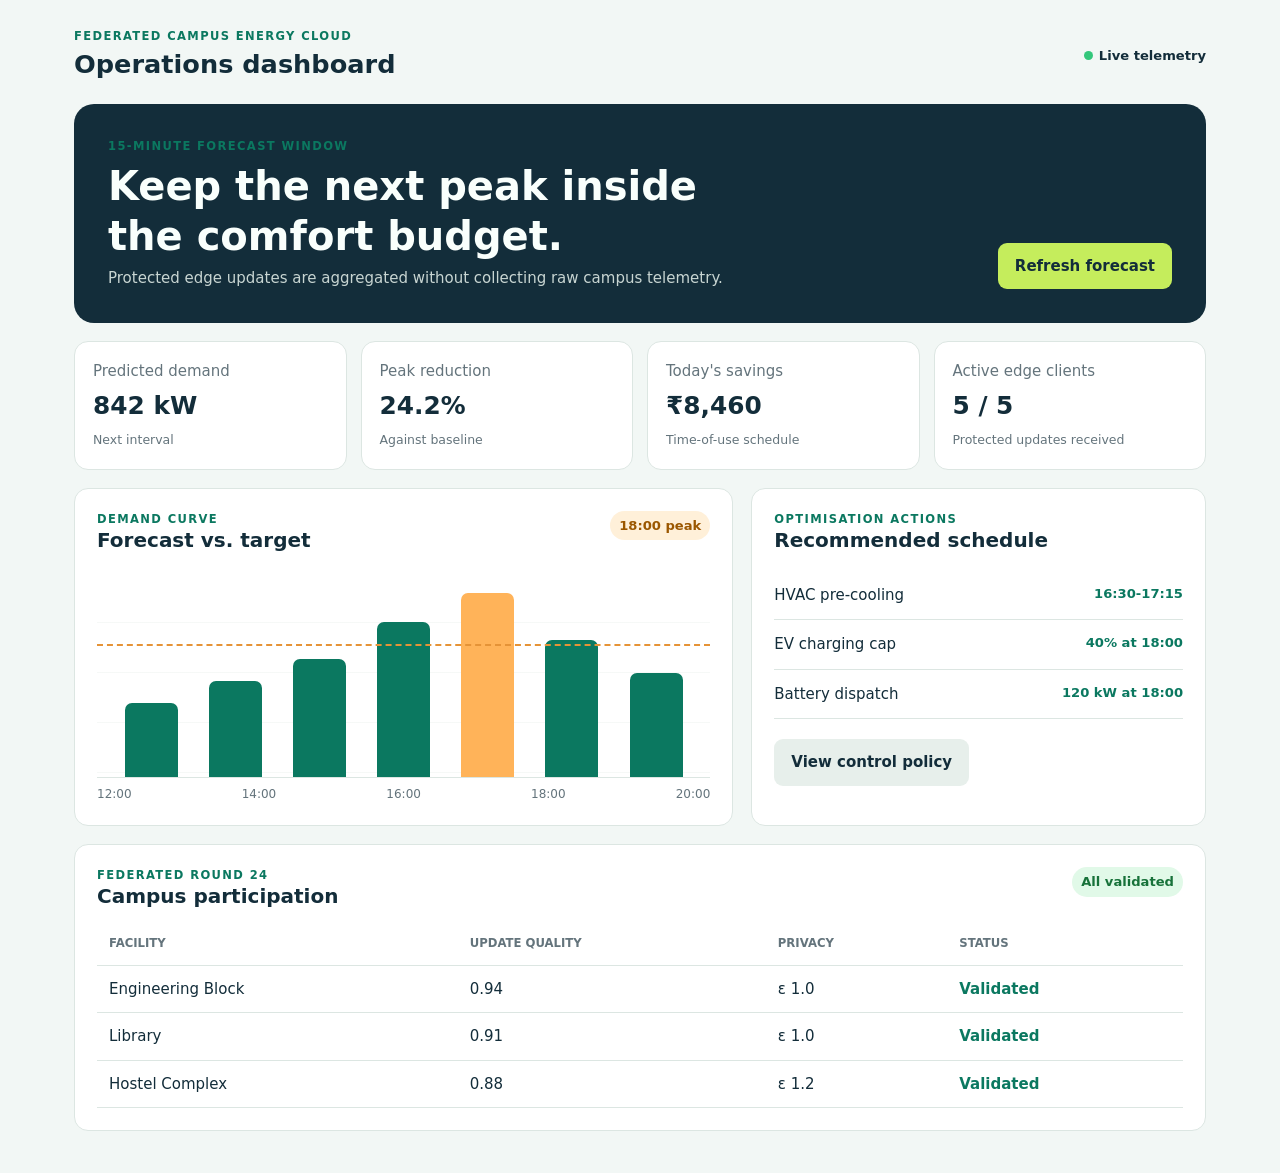
==== src/frontend/index.html @ f6a9d682 "feat(student1): add energy dashboard and research analysis" ====
<!doctype html>
<html lang="en"><head><meta charset="utf-8"><meta name="viewport" content="width=device-width,initial-scale=1"><title>Campus Energy Operations</title><link rel="stylesheet" href="styles.css"></head>
<body><header class="topbar"><div><p class="eyebrow">FEDERATED CAMPUS ENERGY CLOUD</p><h1>Operations dashboard</h1></div><div class="status"><span></span>Live telemetry</div></header><main>
<section class="hero"><div><p class="eyebrow">15-MINUTE FORECAST WINDOW</p><h2>Keep the next peak inside the comfort budget.</h2><p>Protected edge updates are aggregated without collecting raw campus telemetry.</p></div><button id="refresh" type="button">Refresh forecast</button></section>
<section class="metrics" aria-label="Energy metrics"><article><p>Predicted demand</p><strong id="demand">842 kW</strong><small>Next interval</small></article><article><p>Peak reduction</p><strong>24.2%</strong><small>Against baseline</small></article><article><p>Today's savings</p><strong>₹8,460</strong><small>Time-of-use schedule</small></article><article><p>Active edge clients</p><strong>5 / 5</strong><small>Protected updates received</small></article></section>
<section class="grid"><article class="panel"><div class="panel-head"><div><p class="eyebrow">DEMAND CURVE</p><h2>Forecast vs. target</h2></div><span class="badge">18:00 peak</span></div><div class="chart"><div class="target"></div><div class="bars"><i style="height:36%"></i><i style="height:47%"></i><i style="height:58%"></i><i style="height:76%"></i><i class="hot" style="height:90%"></i><i style="height:67%"></i><i style="height:51%"></i></div></div><div class="axis"><span>12:00</span><span>14:00</span><span>16:00</span><span>18:00</span><span>20:00</span></div></article><article class="panel"><p class="eyebrow">OPTIMISATION ACTIONS</p><h2>Recommended schedule</h2><ul class="actions"><li><span>HVAC pre-cooling</span><b>16:30-17:15</b></li><li><span>EV charging cap</span><b>40% at 18:00</b></li><li><span>Battery dispatch</span><b>120 kW at 18:00</b></li></ul><button class="secondary" type="button">View control policy</button></article></section>
<section class="panel sites"><div class="panel-head"><div><p class="eyebrow">FEDERATED ROUND 24</p><h2>Campus participation</h2></div><span class="badge success">All validated</span></div><table><thead><tr><th>Facility</th><th>Update quality</th><th>Privacy</th><th>Status</th></tr></thead><tbody><tr><td>Engineering Block</td><td>0.94</td><td>ε 1.0</td><td>Validated</td></tr><tr><td>Library</td><td>0.91</td><td>ε 1.0</td><td>Validated</td></tr><tr><td>Hostel Complex</td><td>0.88</td><td>ε 1.2</td><td>Validated</td></tr></tbody></table></section></main><script src="app.js"></script></body></html>
---- src/frontend/styles.css ----
:root{--ink:#132d3a;--muted:#64747c;--surface:#fff;--canvas:#f2f7f5;--line:#dce6e2;--green:#0b7860;--lime:#c5ed5c;--orange:#ffb359}*{box-sizing:border-box}body{margin:0;background:var(--canvas);color:var(--ink);font:15px/1.5 Inter,system-ui,sans-serif}.topbar,main{max-width:1180px;margin:auto}.topbar{padding:28px 24px 20px;display:flex;justify-content:space-between;align-items:center}h1,h2,p{margin:0}h1{font-size:1.6rem}h2{font-size:1.25rem;line-height:1.25}.eyebrow{font-size:.72rem;font-weight:800;letter-spacing:.12em;color:var(--green)}.status,.badge{font-size:.82rem;font-weight:700}.status span{display:inline-block;width:9px;height:9px;border-radius:50%;background:#34c77b;margin-right:6px}main{padding:0 24px 42px}.hero{display:flex;align-items:end;justify-content:space-between;gap:24px;padding:34px;border-radius:20px;background:var(--ink);color:#f9fffc}.hero h2{font-size:clamp(1.7rem,4vw,2.5rem);max-width:620px;margin:6px 0}.hero p:not(.eyebrow){color:#c8d5d2}button{border:0;border-radius:9px;background:var(--lime);padding:12px 17px;color:var(--ink);font:inherit;font-weight:800;white-space:nowrap;cursor:pointer}.metrics{display:grid;grid-template-columns:repeat(4,1fr);gap:14px;margin:18px 0}.metrics article,.panel{background:var(--surface);border:1px solid var(--line);border-radius:14px}.metrics article{padding:18px}.metrics p,.metrics small{color:var(--muted)}.metrics strong{display:block;font-size:1.55rem;margin:4px 0}.grid{display:grid;grid-template-columns:1.45fr 1fr;gap:18px}.panel{padding:22px}.panel-head{display:flex;justify-content:space-between;gap:14px;align-items:start}.badge{background:#fff0d9;color:#9b5700;padding:5px 9px;border-radius:99px}.badge.success{background:#e1f9e8;color:#18723a}.chart{height:205px;margin-top:20px;border-bottom:1px solid var(--line);position:relative;background:repeating-linear-gradient(to bottom,transparent 0,transparent 49px,#edf2ef 50px)}.bars{height:100%;display:flex;align-items:end;justify-content:space-around;padding:0 12px}.bars i{width:9%;border-radius:7px 7px 0 0;background:var(--green)}.bars .hot{background:var(--orange)}.target{position:absolute;width:100%;top:35%;border-top:2px dashed #e59337}.axis{display:flex;justify-content:space-between;font-size:.75rem;color:var(--muted);padding-top:7px}.actions{padding:0;list-style:none;margin:18px 0}.actions li{display:flex;justify-content:space-between;padding:13px 0;border-bottom:1px solid var(--line)}.actions b{font-size:.82rem;color:var(--green)}.secondary{background:#e7efeb;margin-top:2px}.sites{margin-top:18px}table{width:100%;border-collapse:collapse;margin-top:14px;text-align:left}th,td{padding:12px;border-bottom:1px solid var(--line)}th{font-size:.73rem;text-transform:uppercase;color:var(--muted)}td:last-child{color:var(--green);font-weight:700}@media(max-width:720px){.topbar,.hero{align-items:start;flex-direction:column}.metrics,.grid{grid-template-columns:1fr}.metrics{gap:10px}.hero{padding:25px}.sites{overflow:auto}table{min-width:560px}}
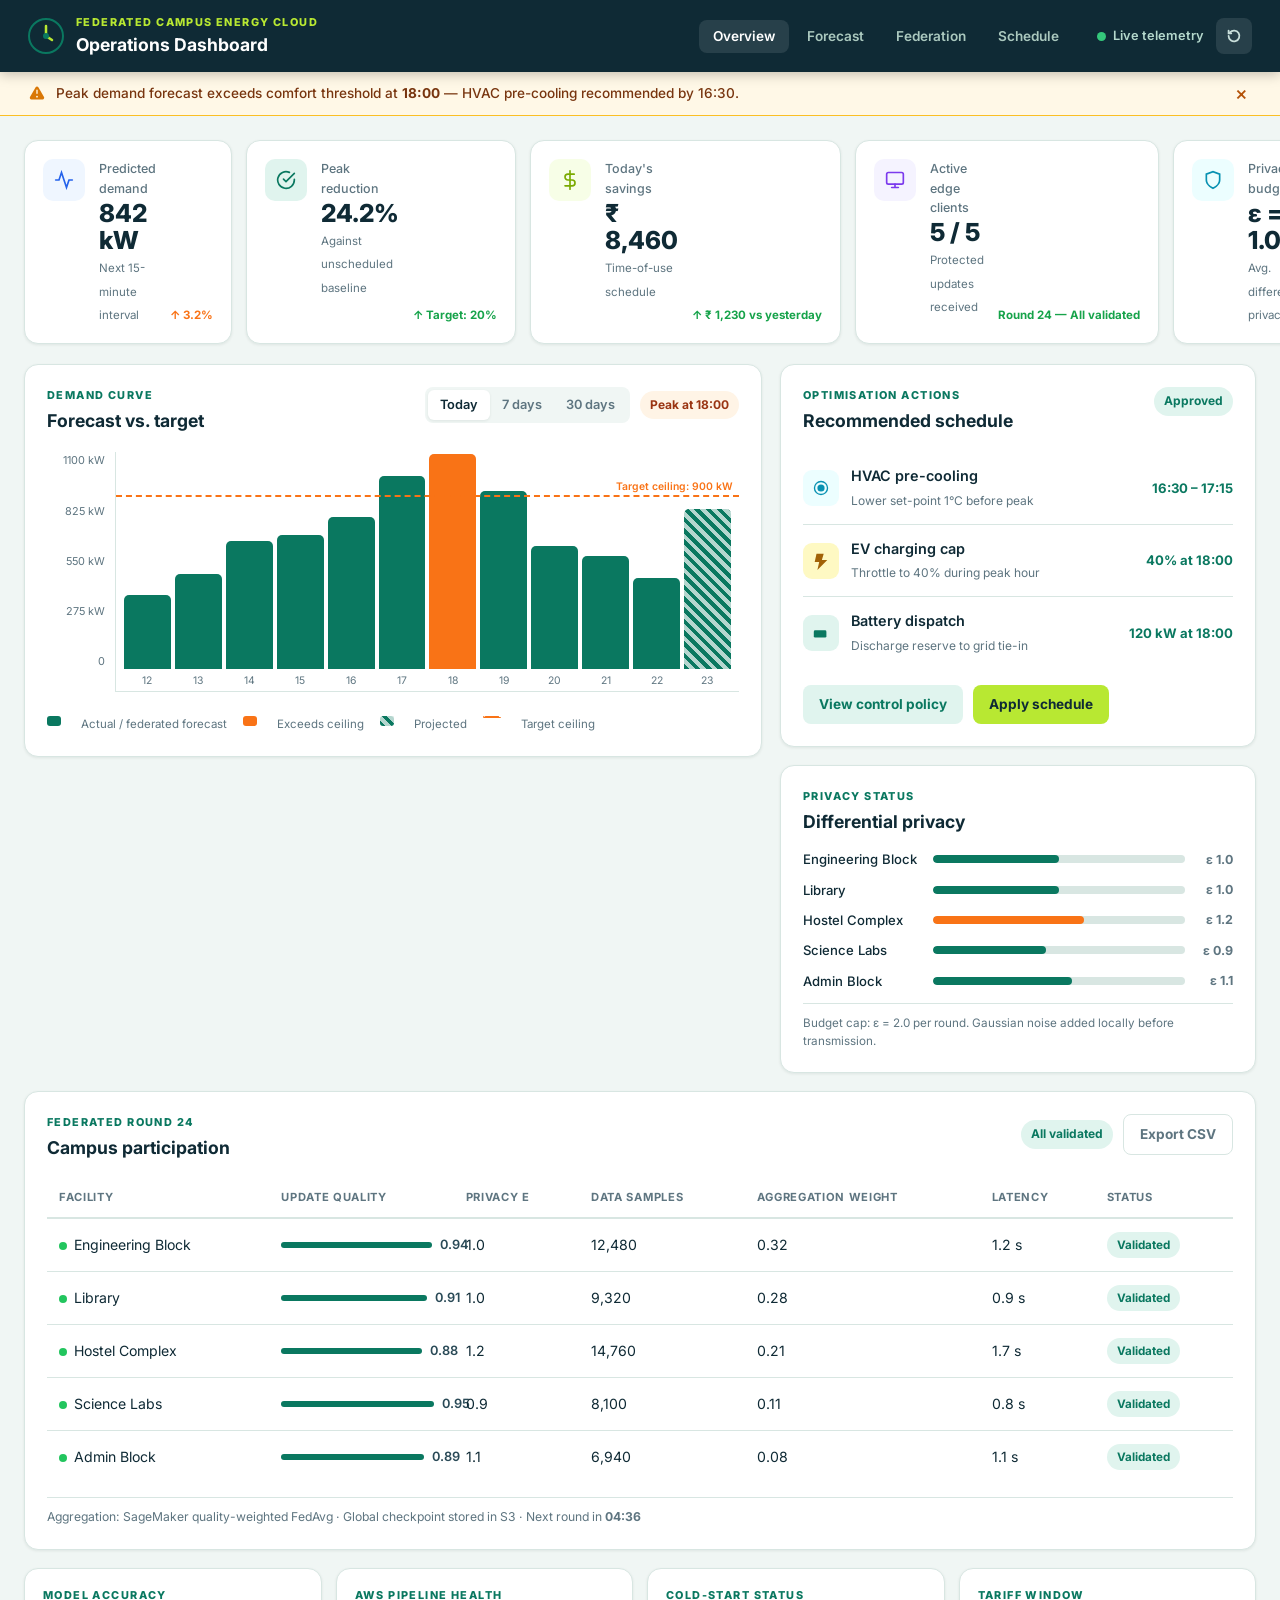
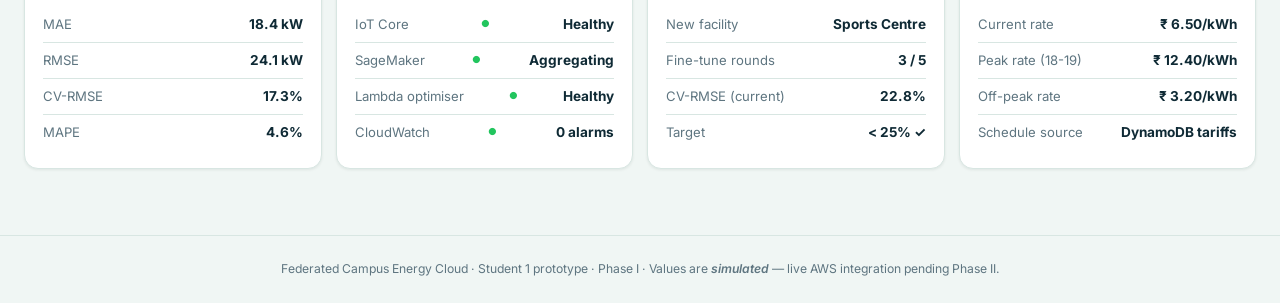
==== commit a168a4eb: "feat(student1): complete feature1 pending work - Rebuild src/frontend/index.html: full semantic dash" ====
--- a/src/frontend/index.html
+++ b/src/frontend/index.html
@@ -1,7 +1,421 @@
 <!doctype html>
-<html lang="en"><head><meta charset="utf-8"><meta name="viewport" content="width=device-width,initial-scale=1"><title>Campus Energy Operations</title><link rel="stylesheet" href="styles.css"></head>
-<body><header class="topbar"><div><p class="eyebrow">FEDERATED CAMPUS ENERGY CLOUD</p><h1>Operations dashboard</h1></div><div class="status"><span></span>Live telemetry</div></header><main>
-<section class="hero"><div><p class="eyebrow">15-MINUTE FORECAST WINDOW</p><h2>Keep the next peak inside the comfort budget.</h2><p>Protected edge updates are aggregated without collecting raw campus telemetry.</p></div><button id="refresh" type="button">Refresh forecast</button></section>
-<section class="metrics" aria-label="Energy metrics"><article><p>Predicted demand</p><strong id="demand">842 kW</strong><small>Next interval</small></article><article><p>Peak reduction</p><strong>24.2%</strong><small>Against baseline</small></article><article><p>Today's savings</p><strong>₹8,460</strong><small>Time-of-use schedule</small></article><article><p>Active edge clients</p><strong>5 / 5</strong><small>Protected updates received</small></article></section>
-<section class="grid"><article class="panel"><div class="panel-head"><div><p class="eyebrow">DEMAND CURVE</p><h2>Forecast vs. target</h2></div><span class="badge">18:00 peak</span></div><div class="chart"><div class="target"></div><div class="bars"><i style="height:36%"></i><i style="height:47%"></i><i style="height:58%"></i><i style="height:76%"></i><i class="hot" style="height:90%"></i><i style="height:67%"></i><i style="height:51%"></i></div></div><div class="axis"><span>12:00</span><span>14:00</span><span>16:00</span><span>18:00</span><span>20:00</span></div></article><article class="panel"><p class="eyebrow">OPTIMISATION ACTIONS</p><h2>Recommended schedule</h2><ul class="actions"><li><span>HVAC pre-cooling</span><b>16:30-17:15</b></li><li><span>EV charging cap</span><b>40% at 18:00</b></li><li><span>Battery dispatch</span><b>120 kW at 18:00</b></li></ul><button class="secondary" type="button">View control policy</button></article></section>
-<section class="panel sites"><div class="panel-head"><div><p class="eyebrow">FEDERATED ROUND 24</p><h2>Campus participation</h2></div><span class="badge success">All validated</span></div><table><thead><tr><th>Facility</th><th>Update quality</th><th>Privacy</th><th>Status</th></tr></thead><tbody><tr><td>Engineering Block</td><td>0.94</td><td>ε 1.0</td><td>Validated</td></tr><tr><td>Library</td><td>0.91</td><td>ε 1.0</td><td>Validated</td></tr><tr><td>Hostel Complex</td><td>0.88</td><td>ε 1.2</td><td>Validated</td></tr></tbody></table></section></main><script src="app.js"></script></body></html>
+<html lang="en">
+<head>
+  <meta charset="utf-8">
+  <meta name="viewport" content="width=device-width, initial-scale=1">
+  <title>Campus Energy Operations – Federated Campus Energy Cloud</title>
+  <meta name="description" content="Real-time facility operations dashboard for privacy-preserving federated energy-demand forecasting and flexible-load scheduling across smart university campuses.">
+  <link rel="preconnect" href="https://fonts.googleapis.com">
+  <link rel="preconnect" href="https://fonts.gstatic.com" crossorigin>
+  <link href="https://fonts.googleapis.com/css2?family=Inter:wght@400;500;600;700;800&display=swap" rel="stylesheet">
+  <link rel="stylesheet" href="styles.css">
+</head>
+<body>
+
+<!-- ─── TOP BAR ─────────────────────────────────────────────────── -->
+<header class="topbar" role="banner">
+  <div class="topbar-brand">
+    <svg class="logo-icon" viewBox="0 0 36 36" fill="none" aria-hidden="true">
+      <circle cx="18" cy="18" r="17" stroke="var(--green)" stroke-width="2"/>
+      <path d="M18 8v10l6 4" stroke="var(--lime)" stroke-width="2.5" stroke-linecap="round"/>
+      <circle cx="18" cy="18" r="3" fill="var(--green)"/>
+    </svg>
+    <div>
+      <p class="eyebrow">FEDERATED CAMPUS ENERGY CLOUD</p>
+      <h1>Operations Dashboard</h1>
+    </div>
+  </div>
+  <nav class="topbar-nav" aria-label="Dashboard sections">
+    <a href="#overview" class="nav-link active" id="nav-overview">Overview</a>
+    <a href="#forecast" class="nav-link" id="nav-forecast">Forecast</a>
+    <a href="#federation" class="nav-link" id="nav-federation">Federation</a>
+    <a href="#schedule" class="nav-link" id="nav-schedule">Schedule</a>
+  </nav>
+  <div class="topbar-right">
+    <div class="live-badge" id="live-indicator" aria-live="polite">
+      <span class="pulse-dot"></span><span id="live-text">Live telemetry</span>
+    </div>
+    <button class="icon-btn" id="refresh-all" type="button" aria-label="Refresh all data" title="Refresh all data">
+      <svg viewBox="0 0 20 20" fill="none" stroke="currentColor" stroke-width="2" stroke-linecap="round">
+        <path d="M4 10a6 6 0 1 0 1.5-4"/>
+        <path d="M4 4v3h3"/>
+      </svg>
+    </button>
+  </div>
+</header>
+
+<!-- ─── HERO ALERT BANNER ────────────────────────────────────────── -->
+<div class="alert-banner" id="alert-banner" role="alert" aria-live="assertive">
+  <svg viewBox="0 0 20 20" fill="currentColor" aria-hidden="true"><path fill-rule="evenodd" d="M8.485 2.495c.673-1.167 2.357-1.167 3.03 0l6.28 10.875c.673 1.167-.17 2.625-1.516 2.625H3.72c-1.347 0-2.189-1.458-1.515-2.625L8.485 2.495zM10 5a.75.75 0 01.75.75v3.5a.75.75 0 01-1.5 0v-3.5A.75.75 0 0110 5zm0 9a1 1 0 100-2 1 1 0 000 2z" clip-rule="evenodd"/></svg>
+  <span>Peak demand forecast exceeds comfort threshold at <strong>18:00</strong> — HVAC pre-cooling recommended by 16:30.</span>
+  <button class="alert-dismiss" type="button" id="dismiss-alert" aria-label="Dismiss alert">×</button>
+</div>
+
+<main id="main-content">
+
+  <!-- ─── KPI STRIP ──────────────────────────────────────────────── -->
+  <section class="kpi-strip" id="overview" aria-labelledby="kpi-heading">
+    <h2 id="kpi-heading" class="sr-only">Key performance indicators</h2>
+    <article class="kpi-card" id="kpi-demand">
+      <div class="kpi-icon kpi-icon--blue">
+        <svg viewBox="0 0 24 24" fill="none" stroke="currentColor" stroke-width="2" stroke-linecap="round" aria-hidden="true"><polyline points="22 12 18 12 15 21 9 3 6 12 2 12"/></svg>
+      </div>
+      <div>
+        <p class="kpi-label">Predicted demand</p>
+        <strong class="kpi-value" id="val-demand">842 kW</strong>
+        <small class="kpi-sub">Next 15-minute interval</small>
+      </div>
+      <div class="kpi-delta kpi-delta--warn" id="delta-demand" aria-label="Change">↑ 3.2%</div>
+    </article>
+    <article class="kpi-card" id="kpi-peak">
+      <div class="kpi-icon kpi-icon--green">
+        <svg viewBox="0 0 24 24" fill="none" stroke="currentColor" stroke-width="2" stroke-linecap="round" aria-hidden="true"><path d="M22 11.08V12a10 10 0 1 1-5.93-9.14"/><polyline points="22 4 12 14.01 9 11.01"/></svg>
+      </div>
+      <div>
+        <p class="kpi-label">Peak reduction</p>
+        <strong class="kpi-value" id="val-peak">24.2%</strong>
+        <small class="kpi-sub">Against unscheduled baseline</small>
+      </div>
+      <div class="kpi-delta kpi-delta--pos" id="delta-peak">↑ Target: 20%</div>
+    </article>
+    <article class="kpi-card" id="kpi-savings">
+      <div class="kpi-icon kpi-icon--lime">
+        <svg viewBox="0 0 24 24" fill="none" stroke="currentColor" stroke-width="2" stroke-linecap="round" aria-hidden="true"><line x1="12" y1="1" x2="12" y2="23"/><path d="M17 5H9.5a3.5 3.5 0 0 0 0 7h5a3.5 3.5 0 0 1 0 7H6"/></svg>
+      </div>
+      <div>
+        <p class="kpi-label">Today's savings</p>
+        <strong class="kpi-value" id="val-savings">₹ 8,460</strong>
+        <small class="kpi-sub">Time-of-use schedule</small>
+      </div>
+      <div class="kpi-delta kpi-delta--pos" id="delta-savings">↑ ₹ 1,230 vs yesterday</div>
+    </article>
+    <article class="kpi-card" id="kpi-clients">
+      <div class="kpi-icon kpi-icon--purple">
+        <svg viewBox="0 0 24 24" fill="none" stroke="currentColor" stroke-width="2" stroke-linecap="round" aria-hidden="true"><rect x="2" y="3" width="20" height="14" rx="2"/><path d="M8 21h8m-4-4v4"/></svg>
+      </div>
+      <div>
+        <p class="kpi-label">Active edge clients</p>
+        <strong class="kpi-value" id="val-clients">5 / 5</strong>
+        <small class="kpi-sub">Protected updates received</small>
+      </div>
+      <div class="kpi-delta kpi-delta--pos" id="delta-clients">Round 24 — All validated</div>
+    </article>
+    <article class="kpi-card" id="kpi-privacy">
+      <div class="kpi-icon kpi-icon--teal">
+        <svg viewBox="0 0 24 24" fill="none" stroke="currentColor" stroke-width="2" stroke-linecap="round" aria-hidden="true"><path d="M12 22s8-4 8-10V5l-8-3-8 3v7c0 6 8 10 8 10z"/></svg>
+      </div>
+      <div>
+        <p class="kpi-label">Privacy budget</p>
+        <strong class="kpi-value" id="val-privacy">ε = 1.05</strong>
+        <small class="kpi-sub">Avg. differential privacy</small>
+      </div>
+      <div class="kpi-delta kpi-delta--pos" id="delta-privacy">Within tolerance</div>
+    </article>
+  </section>
+
+  <!-- ─── MAIN GRID ─────────────────────────────────────────────── -->
+  <div class="dashboard-grid">
+
+    <!-- Demand forecast chart -->
+    <section class="panel panel--wide" id="forecast" aria-labelledby="chart-heading">
+      <div class="panel-head">
+        <div>
+          <p class="eyebrow">DEMAND CURVE</p>
+          <h2 id="chart-heading">Forecast vs. target</h2>
+        </div>
+        <div class="panel-actions">
+          <div class="tab-group" role="tablist" aria-label="Chart period">
+            <button role="tab" aria-selected="true" id="tab-today" class="tab tab--active">Today</button>
+            <button role="tab" aria-selected="false" id="tab-week" class="tab">7 days</button>
+            <button role="tab" aria-selected="false" id="tab-month" class="tab">30 days</button>
+          </div>
+          <span class="badge badge--warn">Peak at 18:00</span>
+        </div>
+      </div>
+
+      <div class="chart-wrap" role="img" aria-label="Bar chart showing hourly demand forecast with peak at 18:00">
+        <div class="chart-y-axis" aria-hidden="true">
+          <span>1100 kW</span><span>825 kW</span><span>550 kW</span><span>275 kW</span><span>0</span>
+        </div>
+        <div class="chart-inner">
+          <div class="chart-target-line" aria-hidden="true"><span>Target ceiling: 900 kW</span></div>
+          <div class="chart-bars" id="chart-bars" aria-hidden="true">
+            <div class="bar-col"><i class="bar" style="--h:36%"></i><span>12</span></div>
+            <div class="bar-col"><i class="bar" style="--h:47%"></i><span>13</span></div>
+            <div class="bar-col"><i class="bar" style="--h:58%"></i><span>14</span></div>
+            <div class="bar-col"><i class="bar" style="--h:66%"></i><span>15</span></div>
+            <div class="bar-col"><i class="bar" style="--h:72%"></i><span>16</span></div>
+            <div class="bar-col"><i class="bar" style="--h:84%"></i><span>17</span></div>
+            <div class="bar-col"><i class="bar bar--hot" style="--h:97%"><span class="bar-tooltip">842 kW — exceeds target</span></i><span>18</span></div>
+            <div class="bar-col"><i class="bar" style="--h:79%"></i><span>19</span></div>
+            <div class="bar-col"><i class="bar" style="--h:63%"></i><span>20</span></div>
+            <div class="bar-col"><i class="bar" style="--h:51%"></i><span>21</span></div>
+            <div class="bar-col"><i class="bar" style="--h:41%"></i><span>22</span></div>
+            <div class="bar-col"><i class="bar bar--forecast" style="--h:68%"></i><span>23</span></div>
+          </div>
+        </div>
+      </div>
+      <div class="chart-legend" aria-hidden="true">
+        <span class="legend-swatch legend-swatch--actual"></span> Actual / federated forecast
+        <span class="legend-swatch legend-swatch--hot"></span> Exceeds ceiling
+        <span class="legend-swatch legend-swatch--forecast"></span> Projected
+        <span class="legend-swatch legend-swatch--target"></span> Target ceiling
+      </div>
+    </section>
+
+    <!-- Right column -->
+    <div class="panel-col">
+
+      <!-- Optimisation actions -->
+      <section class="panel" id="schedule" aria-labelledby="opt-heading">
+        <div class="panel-head">
+          <div>
+            <p class="eyebrow">OPTIMISATION ACTIONS</p>
+            <h2 id="opt-heading">Recommended schedule</h2>
+          </div>
+          <span class="badge badge--success">Approved</span>
+        </div>
+        <ul class="actions-list" id="actions-list" aria-label="Scheduled actions">
+          <li class="action-item">
+            <div class="action-icon action-icon--hvac">
+              <svg viewBox="0 0 20 20" fill="currentColor" aria-hidden="true"><path d="M10 2a8 8 0 100 16A8 8 0 0010 2zm0 14.5A6.5 6.5 0 1110 3.5a6.5 6.5 0 010 13z"/><path d="M10 6a4 4 0 100 8 4 4 0 000-8z"/></svg>
+            </div>
+            <div class="action-body">
+              <span class="action-name">HVAC pre-cooling</span>
+              <small>Lower set-point 1°C before peak</small>
+            </div>
+            <b class="action-time">16:30 – 17:15</b>
+          </li>
+          <li class="action-item">
+            <div class="action-icon action-icon--ev">
+              <svg viewBox="0 0 20 20" fill="currentColor" aria-hidden="true"><path d="M9 2H5l-2 9h5l-2 9 11-11h-6l2-7z"/></svg>
+            </div>
+            <div class="action-body">
+              <span class="action-name">EV charging cap</span>
+              <small>Throttle to 40% during peak hour</small>
+            </div>
+            <b class="action-time">40% at 18:00</b>
+          </li>
+          <li class="action-item">
+            <div class="action-icon action-icon--battery">
+              <svg viewBox="0 0 20 20" fill="currentColor" aria-hidden="true"><rect x="2" y="7" width="14" height="8" rx="1.5"/><path d="M18 10v2M3 11h8"/></svg>
+            </div>
+            <div class="action-body">
+              <span class="action-name">Battery dispatch</span>
+              <small>Discharge reserve to grid tie-in</small>
+            </div>
+            <b class="action-time">120 kW at 18:00</b>
+          </li>
+        </ul>
+        <div class="action-footer">
+          <button class="btn btn--secondary" type="button" id="view-policy-btn">View control policy</button>
+          <button class="btn btn--primary" type="button" id="apply-schedule-btn">Apply schedule</button>
+        </div>
+      </section>
+
+      <!-- Privacy status -->
+      <section class="panel panel--privacy" aria-labelledby="privacy-heading">
+        <div class="panel-head">
+          <div>
+            <p class="eyebrow">PRIVACY STATUS</p>
+            <h2 id="privacy-heading">Differential privacy</h2>
+          </div>
+        </div>
+        <div class="privacy-meters">
+          <div class="privacy-row">
+            <span class="privacy-label">Engineering Block</span>
+            <div class="privacy-bar-wrap" role="meter" aria-valuenow="50" aria-valuemin="0" aria-valuemax="100" aria-label="Engineering Block epsilon 1.0 out of 2.0">
+              <div class="privacy-bar" style="--w:50%"></div>
+            </div>
+            <span class="privacy-val">ε 1.0</span>
+          </div>
+          <div class="privacy-row">
+            <span class="privacy-label">Library</span>
+            <div class="privacy-bar-wrap" role="meter" aria-valuenow="50" aria-valuemin="0" aria-valuemax="100" aria-label="Library epsilon 1.0 out of 2.0">
+              <div class="privacy-bar" style="--w:50%"></div>
+            </div>
+            <span class="privacy-val">ε 1.0</span>
+          </div>
+          <div class="privacy-row">
+            <span class="privacy-label">Hostel Complex</span>
+            <div class="privacy-bar-wrap" role="meter" aria-valuenow="60" aria-valuemin="0" aria-valuemax="100" aria-label="Hostel Complex epsilon 1.2 out of 2.0">
+              <div class="privacy-bar privacy-bar--warn" style="--w:60%"></div>
+            </div>
+            <span class="privacy-val">ε 1.2</span>
+          </div>
+          <div class="privacy-row">
+            <span class="privacy-label">Science Labs</span>
+            <div class="privacy-bar-wrap" role="meter" aria-valuenow="45" aria-valuemin="0" aria-valuemax="100" aria-label="Science Labs epsilon 0.9 out of 2.0">
+              <div class="privacy-bar" style="--w:45%"></div>
+            </div>
+            <span class="privacy-val">ε 0.9</span>
+          </div>
+          <div class="privacy-row">
+            <span class="privacy-label">Admin Block</span>
+            <div class="privacy-bar-wrap" role="meter" aria-valuenow="55" aria-valuemin="0" aria-valuemax="100" aria-label="Admin Block epsilon 1.1 out of 2.0">
+              <div class="privacy-bar" style="--w:55%"></div>
+            </div>
+            <span class="privacy-val">ε 1.1</span>
+          </div>
+        </div>
+        <p class="privacy-note">Budget cap: ε = 2.0 per round. Gaussian noise added locally before transmission.</p>
+      </section>
+    </div>
+
+  </div><!-- /dashboard-grid -->
+
+  <!-- ─── FEDERATION TABLE ─────────────────────────────────────── -->
+  <section class="panel panel--full" id="federation" aria-labelledby="fed-heading">
+    <div class="panel-head">
+      <div>
+        <p class="eyebrow">FEDERATED ROUND 24</p>
+        <h2 id="fed-heading">Campus participation</h2>
+      </div>
+      <div class="panel-actions">
+        <span class="badge badge--success">All validated</span>
+        <button class="btn btn--ghost" type="button" id="export-btn">Export CSV</button>
+      </div>
+    </div>
+    <div class="table-scroll">
+      <table id="federation-table" aria-label="Campus participation table">
+        <thead>
+          <tr>
+            <th scope="col">Facility</th>
+            <th scope="col">Update quality</th>
+            <th scope="col">Privacy ε</th>
+            <th scope="col">Data samples</th>
+            <th scope="col">Aggregation weight</th>
+            <th scope="col">Latency</th>
+            <th scope="col">Status</th>
+          </tr>
+        </thead>
+        <tbody id="federation-tbody">
+          <tr>
+            <td><span class="facility-dot facility-dot--green"></span>Engineering Block</td>
+            <td><div class="quality-bar-wrap"><div class="quality-bar" style="width:94%"></div><span>0.94</span></div></td>
+            <td>1.0</td>
+            <td>12,480</td>
+            <td>0.32</td>
+            <td>1.2 s</td>
+            <td><span class="status-pill status-pill--ok">Validated</span></td>
+          </tr>
+          <tr>
+            <td><span class="facility-dot facility-dot--green"></span>Library</td>
+            <td><div class="quality-bar-wrap"><div class="quality-bar" style="width:91%"></div><span>0.91</span></div></td>
+            <td>1.0</td>
+            <td>9,320</td>
+            <td>0.28</td>
+            <td>0.9 s</td>
+            <td><span class="status-pill status-pill--ok">Validated</span></td>
+          </tr>
+          <tr>
+            <td><span class="facility-dot facility-dot--green"></span>Hostel Complex</td>
+            <td><div class="quality-bar-wrap"><div class="quality-bar" style="width:88%"></div><span>0.88</span></div></td>
+            <td>1.2</td>
+            <td>14,760</td>
+            <td>0.21</td>
+            <td>1.7 s</td>
+            <td><span class="status-pill status-pill--ok">Validated</span></td>
+          </tr>
+          <tr>
+            <td><span class="facility-dot facility-dot--green"></span>Science Labs</td>
+            <td><div class="quality-bar-wrap"><div class="quality-bar" style="width:95%"></div><span>0.95</span></div></td>
+            <td>0.9</td>
+            <td>8,100</td>
+            <td>0.11</td>
+            <td>0.8 s</td>
+            <td><span class="status-pill status-pill--ok">Validated</span></td>
+          </tr>
+          <tr>
+            <td><span class="facility-dot facility-dot--green"></span>Admin Block</td>
+            <td><div class="quality-bar-wrap"><div class="quality-bar" style="width:89%"></div><span>0.89</span></div></td>
+            <td>1.1</td>
+            <td>6,940</td>
+            <td>0.08</td>
+            <td>1.1 s</td>
+            <td><span class="status-pill status-pill--ok">Validated</span></td>
+          </tr>
+        </tbody>
+      </table>
+    </div>
+    <p class="table-footer">
+      Aggregation: SageMaker quality-weighted FedAvg · Global checkpoint stored in S3 · Next round in <strong id="next-round-timer">04:38</strong>
+    </p>
+  </section>
+
+  <!-- ─── MINI METRICS ROW ───────────────────────────────────────── -->
+  <div class="mini-row">
+    <section class="mini-card" aria-label="Model accuracy">
+      <p class="eyebrow">MODEL ACCURACY</p>
+      <div class="mini-stat-row">
+        <span>MAE</span><strong>18.4 kW</strong>
+      </div>
+      <div class="mini-stat-row">
+        <span>RMSE</span><strong>24.1 kW</strong>
+      </div>
+      <div class="mini-stat-row">
+        <span>CV-RMSE</span><strong>17.3%</strong>
+      </div>
+      <div class="mini-stat-row">
+        <span>MAPE</span><strong>4.6%</strong>
+      </div>
+    </section>
+    <section class="mini-card" aria-label="AWS pipeline health">
+      <p class="eyebrow">AWS PIPELINE HEALTH</p>
+      <div class="mini-stat-row">
+        <span>IoT Core</span><span class="health-dot health-dot--ok">●</span><strong>Healthy</strong>
+      </div>
+      <div class="mini-stat-row">
+        <span>SageMaker</span><span class="health-dot health-dot--ok">●</span><strong>Aggregating</strong>
+      </div>
+      <div class="mini-stat-row">
+        <span>Lambda optimiser</span><span class="health-dot health-dot--ok">●</span><strong>Healthy</strong>
+      </div>
+      <div class="mini-stat-row">
+        <span>CloudWatch</span><span class="health-dot health-dot--ok">●</span><strong>0 alarms</strong>
+      </div>
+    </section>
+    <section class="mini-card" aria-label="Cold-start status">
+      <p class="eyebrow">COLD-START STATUS</p>
+      <div class="mini-stat-row">
+        <span>New facility</span><strong>Sports Centre</strong>
+      </div>
+      <div class="mini-stat-row">
+        <span>Fine-tune rounds</span><strong>3 / 5</strong>
+      </div>
+      <div class="mini-stat-row">
+        <span>CV-RMSE (current)</span><strong>22.8%</strong>
+      </div>
+      <div class="mini-stat-row">
+        <span>Target</span><strong>&lt; 25%  ✓</strong>
+      </div>
+    </section>
+    <section class="mini-card" aria-label="Tariff window">
+      <p class="eyebrow">TARIFF WINDOW</p>
+      <div class="mini-stat-row">
+        <span>Current rate</span><strong>₹ 6.50/kWh</strong>
+      </div>
+      <div class="mini-stat-row">
+        <span>Peak rate (18-19)</span><strong>₹ 12.40/kWh</strong>
+      </div>
+      <div class="mini-stat-row">
+        <span>Off-peak rate</span><strong>₹ 3.20/kWh</strong>
+      </div>
+      <div class="mini-stat-row">
+        <span>Schedule source</span><strong>DynamoDB tariffs</strong>
+      </div>
+    </section>
+  </div>
+
+</main>
+
+<footer class="site-footer" role="contentinfo">
+  <p>
+    Federated Campus Energy Cloud · Student 1 prototype · Phase I ·
+    <span id="data-notice">Values are <em>simulated</em> — live AWS integration pending Phase II.</span>
+  </p>
+</footer>
+
+<script src="app.js"></script>
+</body>
+</html>
--- a/src/frontend/styles.css
+++ b/src/frontend/styles.css
@@ -1 +1,591 @@
-:root{--ink:#132d3a;--muted:#64747c;--surface:#fff;--canvas:#f2f7f5;--line:#dce6e2;--green:#0b7860;--lime:#c5ed5c;--orange:#ffb359}*{box-sizing:border-box}body{margin:0;background:var(--canvas);color:var(--ink);font:15px/1.5 Inter,system-ui,sans-serif}.topbar,main{max-width:1180px;margin:auto}.topbar{padding:28px 24px 20px;display:flex;justify-content:space-between;align-items:center}h1,h2,p{margin:0}h1{font-size:1.6rem}h2{font-size:1.25rem;line-height:1.25}.eyebrow{font-size:.72rem;font-weight:800;letter-spacing:.12em;color:var(--green)}.status,.badge{font-size:.82rem;font-weight:700}.status span{display:inline-block;width:9px;height:9px;border-radius:50%;background:#34c77b;margin-right:6px}main{padding:0 24px 42px}.hero{display:flex;align-items:end;justify-content:space-between;gap:24px;padding:34px;border-radius:20px;background:var(--ink);color:#f9fffc}.hero h2{font-size:clamp(1.7rem,4vw,2.5rem);max-width:620px;margin:6px 0}.hero p:not(.eyebrow){color:#c8d5d2}button{border:0;border-radius:9px;background:var(--lime);padding:12px 17px;color:var(--ink);font:inherit;font-weight:800;white-space:nowrap;cursor:pointer}.metrics{display:grid;grid-template-columns:repeat(4,1fr);gap:14px;margin:18px 0}.metrics article,.panel{background:var(--surface);border:1px solid var(--line);border-radius:14px}.metrics article{padding:18px}.metrics p,.metrics small{color:var(--muted)}.metrics strong{display:block;font-size:1.55rem;margin:4px 0}.grid{display:grid;grid-template-columns:1.45fr 1fr;gap:18px}.panel{padding:22px}.panel-head{display:flex;justify-content:space-between;gap:14px;align-items:start}.badge{background:#fff0d9;color:#9b5700;padding:5px 9px;border-radius:99px}.badge.success{background:#e1f9e8;color:#18723a}.chart{height:205px;margin-top:20px;border-bottom:1px solid var(--line);position:relative;background:repeating-linear-gradient(to bottom,transparent 0,transparent 49px,#edf2ef 50px)}.bars{height:100%;display:flex;align-items:end;justify-content:space-around;padding:0 12px}.bars i{width:9%;border-radius:7px 7px 0 0;background:var(--green)}.bars .hot{background:var(--orange)}.target{position:absolute;width:100%;top:35%;border-top:2px dashed #e59337}.axis{display:flex;justify-content:space-between;font-size:.75rem;color:var(--muted);padding-top:7px}.actions{padding:0;list-style:none;margin:18px 0}.actions li{display:flex;justify-content:space-between;padding:13px 0;border-bottom:1px solid var(--line)}.actions b{font-size:.82rem;color:var(--green)}.secondary{background:#e7efeb;margin-top:2px}.sites{margin-top:18px}table{width:100%;border-collapse:collapse;margin-top:14px;text-align:left}th,td{padding:12px;border-bottom:1px solid var(--line)}th{font-size:.73rem;text-transform:uppercase;color:var(--muted)}td:last-child{color:var(--green);font-weight:700}@media(max-width:720px){.topbar,.hero{align-items:start;flex-direction:column}.metrics,.grid{grid-template-columns:1fr}.metrics{gap:10px}.hero{padding:25px}.sites{overflow:auto}table{min-width:560px}}
+/* ─────────────────────────────────────────────────────────────────
+   Federated Campus Energy Cloud · Operations Dashboard
+   Student 1 · Phase I prototype
+   ───────────────────────────────────────────────────────────────── */
+
+/* ── Design tokens ─────────────────────────────────────────────── */
+:root {
+  --ink:        #0f2a35;
+  --ink-mid:    #2a4a57;
+  --muted:      #5e7580;
+  --surface:    #ffffff;
+  --canvas:     #f0f6f4;
+  --line:       #d8e6e2;
+  --green:      #0a7860;
+  --green-light:#e0f4ee;
+  --lime:       #b8e832;
+  --lime-dark:  #7aaa00;
+  --orange:     #f97316;
+  --orange-bg:  #fff4e6;
+  --red:        #dc2626;
+  --blue:       #2563eb;
+  --blue-bg:    #eff6ff;
+  --purple:     #7c3aed;
+  --purple-bg:  #f5f3ff;
+  --teal:       #0891b2;
+  --teal-bg:    #ecfeff;
+
+  --radius-sm:  8px;
+  --radius-md:  14px;
+  --radius-lg:  20px;
+  --shadow-sm:  0 1px 3px rgba(0,40,30,.08);
+  --shadow-md:  0 4px 16px rgba(0,40,30,.10);
+  --transition: 200ms ease;
+}
+
+/* ── Reset ──────────────────────────────────────────────────────── */
+*, *::before, *::after { box-sizing: border-box; }
+body {
+  margin: 0;
+  background: var(--canvas);
+  color: var(--ink);
+  font: 15px/1.55 'Inter', system-ui, sans-serif;
+  -webkit-font-smoothing: antialiased;
+}
+h1, h2, h3, p, ul { margin: 0; }
+ul { padding: 0; list-style: none; }
+a { color: inherit; text-decoration: none; }
+button { font: inherit; cursor: pointer; }
+strong { font-weight: 700; }
+
+/* ── Utilities ──────────────────────────────────────────────────── */
+.sr-only {
+  position: absolute; width: 1px; height: 1px;
+  padding: 0; margin: -1px; overflow: hidden;
+  clip: rect(0,0,0,0); white-space: nowrap; border-width: 0;
+}
+.eyebrow {
+  font-size: .68rem;
+  font-weight: 800;
+  letter-spacing: .13em;
+  color: var(--green);
+  text-transform: uppercase;
+  margin-bottom: 3px;
+}
+
+/* ── Top bar ────────────────────────────────────────────────────── */
+.topbar {
+  display: flex;
+  align-items: center;
+  gap: 24px;
+  padding: 14px 28px;
+  background: var(--ink);
+  color: #f0faf6;
+  position: sticky;
+  top: 0;
+  z-index: 100;
+  box-shadow: 0 2px 12px rgba(0,0,0,.25);
+}
+.topbar-brand {
+  display: flex;
+  align-items: center;
+  gap: 12px;
+  flex-shrink: 0;
+}
+.logo-icon { width: 36px; height: 36px; }
+.topbar-brand h1 { font-size: 1.1rem; font-weight: 700; color: #fff; }
+.topbar-brand .eyebrow { color: var(--lime); margin: 0; }
+
+.topbar-nav {
+  display: flex;
+  gap: 4px;
+  margin-left: auto;
+}
+.nav-link {
+  padding: 6px 14px;
+  border-radius: var(--radius-sm);
+  font-size: .85rem;
+  font-weight: 600;
+  color: #aac8be;
+  transition: background var(--transition), color var(--transition);
+}
+.nav-link:hover, .nav-link.active {
+  background: rgba(255,255,255,.1);
+  color: #fff;
+}
+
+.topbar-right {
+  display: flex;
+  align-items: center;
+  gap: 12px;
+  flex-shrink: 0;
+}
+.live-badge {
+  display: flex;
+  align-items: center;
+  gap: 7px;
+  font-size: .8rem;
+  font-weight: 600;
+  color: #b4d8cc;
+}
+.pulse-dot {
+  display: inline-block;
+  width: 9px; height: 9px;
+  border-radius: 50%;
+  background: #34c77b;
+  box-shadow: 0 0 0 0 rgba(52,199,123,.4);
+  animation: pulse 1.8s infinite;
+}
+@keyframes pulse {
+  0%   { box-shadow: 0 0 0 0 rgba(52,199,123,.5); }
+  70%  { box-shadow: 0 0 0 8px rgba(52,199,123,0); }
+  100% { box-shadow: 0 0 0 0 rgba(52,199,123,0); }
+}
+.icon-btn {
+  background: rgba(255,255,255,.1);
+  border: none;
+  border-radius: var(--radius-sm);
+  width: 36px; height: 36px;
+  display: flex; align-items: center; justify-content: center;
+  color: #c8deda;
+  transition: background var(--transition), color var(--transition);
+}
+.icon-btn:hover { background: rgba(255,255,255,.2); color: #fff; }
+.icon-btn svg { width: 18px; height: 18px; }
+
+/* ── Alert banner ───────────────────────────────────────────────── */
+.alert-banner {
+  display: flex;
+  align-items: center;
+  gap: 10px;
+  padding: 11px 28px;
+  background: #fff8e7;
+  border-bottom: 1.5px solid #fbbf24;
+  font-size: .85rem;
+  font-weight: 500;
+  color: #78350f;
+  transition: opacity var(--transition);
+}
+.alert-banner.hidden { display: none; }
+.alert-banner svg { width: 18px; height: 18px; flex-shrink: 0; fill: #d97706; }
+.alert-banner strong { font-weight: 700; }
+.alert-dismiss {
+  margin-left: auto;
+  background: none;
+  border: none;
+  font-size: 1.2rem;
+  color: #b45309;
+  line-height: 1;
+  padding: 0 4px;
+}
+.alert-dismiss:hover { color: #78350f; }
+
+/* ── Main layout ────────────────────────────────────────────────── */
+main {
+  max-width: 1280px;
+  margin: 0 auto;
+  padding: 24px 24px 48px;
+}
+
+/* ── KPI strip ──────────────────────────────────────────────────── */
+.kpi-strip {
+  display: grid;
+  grid-template-columns: repeat(5, 1fr);
+  gap: 14px;
+  margin-bottom: 20px;
+}
+.kpi-card {
+  background: var(--surface);
+  border: 1px solid var(--line);
+  border-radius: var(--radius-md);
+  padding: 18px;
+  display: flex;
+  align-items: flex-start;
+  gap: 14px;
+  box-shadow: var(--shadow-sm);
+  transition: box-shadow var(--transition), transform var(--transition);
+}
+.kpi-card:hover { box-shadow: var(--shadow-md); transform: translateY(-2px); }
+.kpi-icon {
+  width: 42px; height: 42px;
+  border-radius: 10px;
+  display: flex; align-items: center; justify-content: center;
+  flex-shrink: 0;
+}
+.kpi-icon svg { width: 20px; height: 20px; }
+.kpi-icon--blue   { background: var(--blue-bg);   color: var(--blue); }
+.kpi-icon--green  { background: var(--green-light); color: var(--green); }
+.kpi-icon--lime   { background: #f7fee7;           color: var(--lime-dark); }
+.kpi-icon--purple { background: var(--purple-bg);  color: var(--purple); }
+.kpi-icon--teal   { background: var(--teal-bg);    color: var(--teal); }
+
+.kpi-label { font-size: .78rem; color: var(--muted); font-weight: 500; }
+.kpi-value { display: block; font-size: 1.55rem; font-weight: 800; line-height: 1.1; margin: 2px 0 1px; }
+.kpi-sub   { font-size: .72rem; color: var(--muted); }
+.kpi-delta {
+  margin-left: auto;
+  font-size: .72rem;
+  font-weight: 700;
+  white-space: nowrap;
+  flex-shrink: 0;
+  align-self: flex-end;
+}
+.kpi-delta--pos  { color: #16a34a; }
+.kpi-delta--warn { color: var(--orange); }
+.kpi-delta--neg  { color: var(--red); }
+
+/* ── Dashboard grid ─────────────────────────────────────────────── */
+.dashboard-grid {
+  display: grid;
+  grid-template-columns: 1.55fr 1fr;
+  gap: 18px;
+  margin-bottom: 18px;
+  align-items: start;
+}
+.panel-col { display: flex; flex-direction: column; gap: 18px; }
+
+/* ── Panel base ─────────────────────────────────────────────────── */
+.panel {
+  background: var(--surface);
+  border: 1px solid var(--line);
+  border-radius: var(--radius-md);
+  padding: 22px;
+  box-shadow: var(--shadow-sm);
+}
+.panel--full { margin-bottom: 18px; }
+.panel-head {
+  display: flex;
+  justify-content: space-between;
+  align-items: flex-start;
+  gap: 12px;
+  margin-bottom: 18px;
+}
+.panel-head h2 { font-size: 1.1rem; }
+.panel-actions { display: flex; align-items: center; gap: 10px; flex-wrap: wrap; }
+
+/* ── Badges ─────────────────────────────────────────────────────── */
+.badge {
+  font-size: .75rem;
+  font-weight: 700;
+  padding: 5px 10px;
+  border-radius: 99px;
+}
+.badge--warn    { background: var(--orange-bg); color: #9a3412; }
+.badge--success { background: var(--green-light); color: var(--green); }
+.badge--info    { background: var(--blue-bg); color: var(--blue); }
+
+/* ── Tabs ───────────────────────────────────────────────────────── */
+.tab-group { display: flex; background: var(--canvas); border-radius: var(--radius-sm); padding: 3px; }
+.tab {
+  padding: 5px 12px;
+  border: none;
+  background: none;
+  border-radius: 6px;
+  font-size: .8rem;
+  font-weight: 600;
+  color: var(--muted);
+  transition: background var(--transition), color var(--transition);
+}
+.tab--active, .tab:hover { background: var(--surface); color: var(--ink); box-shadow: var(--shadow-sm); }
+
+/* ── Demand chart ───────────────────────────────────────────────── */
+.chart-wrap {
+  display: flex;
+  height: 240px;
+  gap: 10px;
+}
+.chart-y-axis {
+  display: flex;
+  flex-direction: column;
+  justify-content: space-between;
+  padding-bottom: 22px;
+  font-size: .68rem;
+  color: var(--muted);
+  text-align: right;
+  flex-shrink: 0;
+  width: 58px;
+}
+.chart-inner {
+  position: relative;
+  flex: 1;
+  border-left: 1px solid var(--line);
+  border-bottom: 1px solid var(--line);
+}
+.chart-target-line {
+  position: absolute;
+  top: 18%;
+  left: 0; right: 0;
+  border-top: 2px dashed var(--orange);
+  z-index: 1;
+}
+.chart-target-line span {
+  position: absolute;
+  right: 6px;
+  top: -18px;
+  font-size: .65rem;
+  color: var(--orange);
+  font-weight: 600;
+  white-space: nowrap;
+}
+.chart-bars {
+  display: flex;
+  height: calc(100% - 22px);
+  align-items: flex-end;
+  padding: 0 8px;
+  gap: 4px;
+}
+.bar-col {
+  flex: 1;
+  display: flex;
+  flex-direction: column;
+  align-items: center;
+  height: 100%;
+  justify-content: flex-end;
+  gap: 4px;
+  position: relative;
+}
+.bar-col span {
+  font-size: .65rem;
+  color: var(--muted);
+  position: absolute;
+  bottom: -20px;
+}
+.bar {
+  width: 100%;
+  height: var(--h, 50%);
+  border-radius: 5px 5px 0 0;
+  background: var(--green);
+  transition: height .5s ease;
+  display: block;
+  position: relative;
+  cursor: default;
+}
+.bar--hot      { background: var(--orange); }
+.bar--forecast { background: repeating-linear-gradient(45deg,var(--green),var(--green) 4px,rgba(10,120,96,.3) 4px,rgba(10,120,96,.3) 8px); }
+.bar-tooltip {
+  display: none;
+  position: absolute;
+  bottom: calc(100% + 6px);
+  left: 50%;
+  transform: translateX(-50%);
+  background: var(--ink);
+  color: #fff;
+  padding: 5px 9px;
+  border-radius: var(--radius-sm);
+  font-size: .72rem;
+  white-space: nowrap;
+  z-index: 10;
+  font-weight: 500;
+}
+.bar:hover .bar-tooltip { display: block; }
+.bar-col:hover .bar { opacity: .85; }
+
+.chart-legend {
+  display: flex;
+  gap: 16px;
+  font-size: .72rem;
+  color: var(--muted);
+  margin-top: 24px;
+  flex-wrap: wrap;
+}
+.legend-swatch {
+  display: inline-block;
+  width: 14px; height: 10px;
+  border-radius: 3px;
+  margin-right: 4px;
+  vertical-align: middle;
+}
+.legend-swatch--actual   { background: var(--green); }
+.legend-swatch--hot      { background: var(--orange); }
+.legend-swatch--forecast { background: repeating-linear-gradient(45deg,var(--green),var(--green) 4px,rgba(10,120,96,.3) 4px,rgba(10,120,96,.3) 8px); }
+.legend-swatch--target   { border-top: 2px dashed var(--orange); background: none; height: 0; width: 18px; vertical-align: middle; }
+
+/* ── Actions list ───────────────────────────────────────────────── */
+.actions-list { display: flex; flex-direction: column; gap: 0; }
+.action-item {
+  display: flex;
+  align-items: center;
+  gap: 12px;
+  padding: 13px 0;
+  border-bottom: 1px solid var(--line);
+}
+.action-item:last-child { border-bottom: none; }
+.action-icon {
+  width: 36px; height: 36px;
+  border-radius: 9px;
+  display: flex; align-items: center; justify-content: center;
+  flex-shrink: 0;
+}
+.action-icon svg { width: 18px; height: 18px; }
+.action-icon--hvac    { background: var(--teal-bg);   color: var(--teal); }
+.action-icon--ev      { background: #fef9c3;           color: #a16207; }
+.action-icon--battery { background: var(--green-light); color: var(--green); }
+
+.action-body { flex: 1; }
+.action-name { font-weight: 600; font-size: .9rem; display: block; }
+.action-body small { font-size: .75rem; color: var(--muted); }
+.action-time { font-size: .82rem; font-weight: 700; color: var(--green); white-space: nowrap; }
+
+.action-footer {
+  display: flex;
+  gap: 10px;
+  margin-top: 16px;
+}
+
+/* ── Buttons ────────────────────────────────────────────────────── */
+.btn {
+  border: none;
+  border-radius: var(--radius-sm);
+  padding: 9px 16px;
+  font-size: .85rem;
+  font-weight: 700;
+  transition: background var(--transition), transform var(--transition);
+}
+.btn:active { transform: scale(.97); }
+.btn--primary   { background: var(--lime); color: var(--ink); }
+.btn--primary:hover { background: var(--lime-dark); color: #fff; }
+.btn--secondary { background: var(--green-light); color: var(--green); }
+.btn--secondary:hover { background: #c5ece1; }
+.btn--ghost     { background: transparent; border: 1.5px solid var(--line); color: var(--muted); }
+.btn--ghost:hover { border-color: var(--green); color: var(--green); }
+
+/* ── Privacy panel ──────────────────────────────────────────────── */
+.panel--privacy .panel-head { margin-bottom: 14px; }
+.privacy-meters { display: flex; flex-direction: column; gap: 10px; }
+.privacy-row {
+  display: flex;
+  align-items: center;
+  gap: 10px;
+  font-size: .82rem;
+}
+.privacy-label { width: 120px; flex-shrink: 0; font-weight: 500; }
+.privacy-bar-wrap {
+  flex: 1;
+  height: 8px;
+  background: var(--line);
+  border-radius: 99px;
+  overflow: hidden;
+}
+.privacy-bar {
+  height: 100%;
+  width: var(--w, 50%);
+  background: var(--green);
+  border-radius: 99px;
+  transition: width 1s ease;
+}
+.privacy-bar--warn { background: var(--orange); }
+.privacy-val { font-size: .78rem; font-weight: 700; color: var(--muted); width: 38px; text-align: right; }
+.privacy-note { font-size: .73rem; color: var(--muted); margin-top: 12px; padding-top: 10px; border-top: 1px solid var(--line); }
+
+/* ── Federation table ───────────────────────────────────────────── */
+.table-scroll { overflow-x: auto; }
+table { width: 100%; border-collapse: collapse; }
+thead th {
+  font-size: .7rem;
+  text-transform: uppercase;
+  letter-spacing: .06em;
+  color: var(--muted);
+  font-weight: 700;
+  padding: 10px 12px;
+  border-bottom: 2px solid var(--line);
+  text-align: left;
+  white-space: nowrap;
+}
+tbody td {
+  padding: 13px 12px;
+  border-bottom: 1px solid var(--line);
+  font-size: .88rem;
+  vertical-align: middle;
+}
+tbody tr:last-child td { border-bottom: none; }
+tbody tr { transition: background var(--transition); }
+tbody tr:hover { background: var(--canvas); }
+
+.facility-dot {
+  display: inline-block;
+  width: 8px; height: 8px;
+  border-radius: 50%;
+  margin-right: 7px;
+  vertical-align: middle;
+}
+.facility-dot--green { background: #22c55e; }
+.facility-dot--warn  { background: var(--orange); }
+
+.quality-bar-wrap { display: flex; align-items: center; gap: 8px; }
+.quality-bar {
+  height: 6px;
+  border-radius: 99px;
+  background: var(--green);
+  flex-shrink: 0;
+}
+.quality-bar-wrap span { font-size: .8rem; font-weight: 600; color: var(--ink-mid); }
+
+.status-pill {
+  display: inline-block;
+  padding: 4px 10px;
+  border-radius: 99px;
+  font-size: .73rem;
+  font-weight: 700;
+}
+.status-pill--ok   { background: var(--green-light); color: var(--green); }
+.status-pill--warn { background: var(--orange-bg); color: #9a3412; }
+.status-pill--err  { background: #fee2e2; color: var(--red); }
+
+.table-footer {
+  font-size: .76rem;
+  color: var(--muted);
+  margin-top: 14px;
+  padding-top: 10px;
+  border-top: 1px solid var(--line);
+}
+
+/* ── Mini row ───────────────────────────────────────────────────── */
+.mini-row {
+  display: grid;
+  grid-template-columns: repeat(4, 1fr);
+  gap: 14px;
+  margin-bottom: 18px;
+}
+.mini-card {
+  background: var(--surface);
+  border: 1px solid var(--line);
+  border-radius: var(--radius-md);
+  padding: 18px;
+  box-shadow: var(--shadow-sm);
+}
+.mini-stat-row {
+  display: flex;
+  justify-content: space-between;
+  align-items: center;
+  padding: 7px 0;
+  border-bottom: 1px solid var(--line);
+  font-size: .82rem;
+}
+.mini-stat-row:last-child { border-bottom: none; }
+.mini-stat-row span:first-child { color: var(--muted); }
+.mini-stat-row strong { font-weight: 700; font-size: .85rem; }
+
+.health-dot { font-size: .6rem; }
+.health-dot--ok   { color: #22c55e; }
+.health-dot--warn { color: var(--orange); }
+.health-dot--err  { color: var(--red); }
+
+/* ── Footer ─────────────────────────────────────────────────────── */
+.site-footer {
+  text-align: center;
+  padding: 24px;
+  font-size: .76rem;
+  color: var(--muted);
+  border-top: 1px solid var(--line);
+  max-width: 1280px;
+  margin: 0 auto;
+}
+.site-footer em { font-style: italic; font-weight: 600; }
+
+/* ── Responsive ─────────────────────────────────────────────────── */
+@media (max-width: 1100px) {
+  .kpi-strip { grid-template-columns: repeat(3, 1fr); }
+}
+@media (max-width: 900px) {
+  .dashboard-grid { grid-template-columns: 1fr; }
+  .kpi-strip { grid-template-columns: repeat(2, 1fr); }
+  .mini-row  { grid-template-columns: repeat(2, 1fr); }
+}
+@media (max-width: 640px) {
+  .topbar { padding: 12px 16px; gap: 12px; }
+  .topbar-nav { display: none; }
+  main { padding: 16px 16px 40px; }
+  .kpi-strip { grid-template-columns: 1fr; }
+  .mini-row  { grid-template-columns: 1fr; }
+  .chart-wrap { height: 180px; }
+}
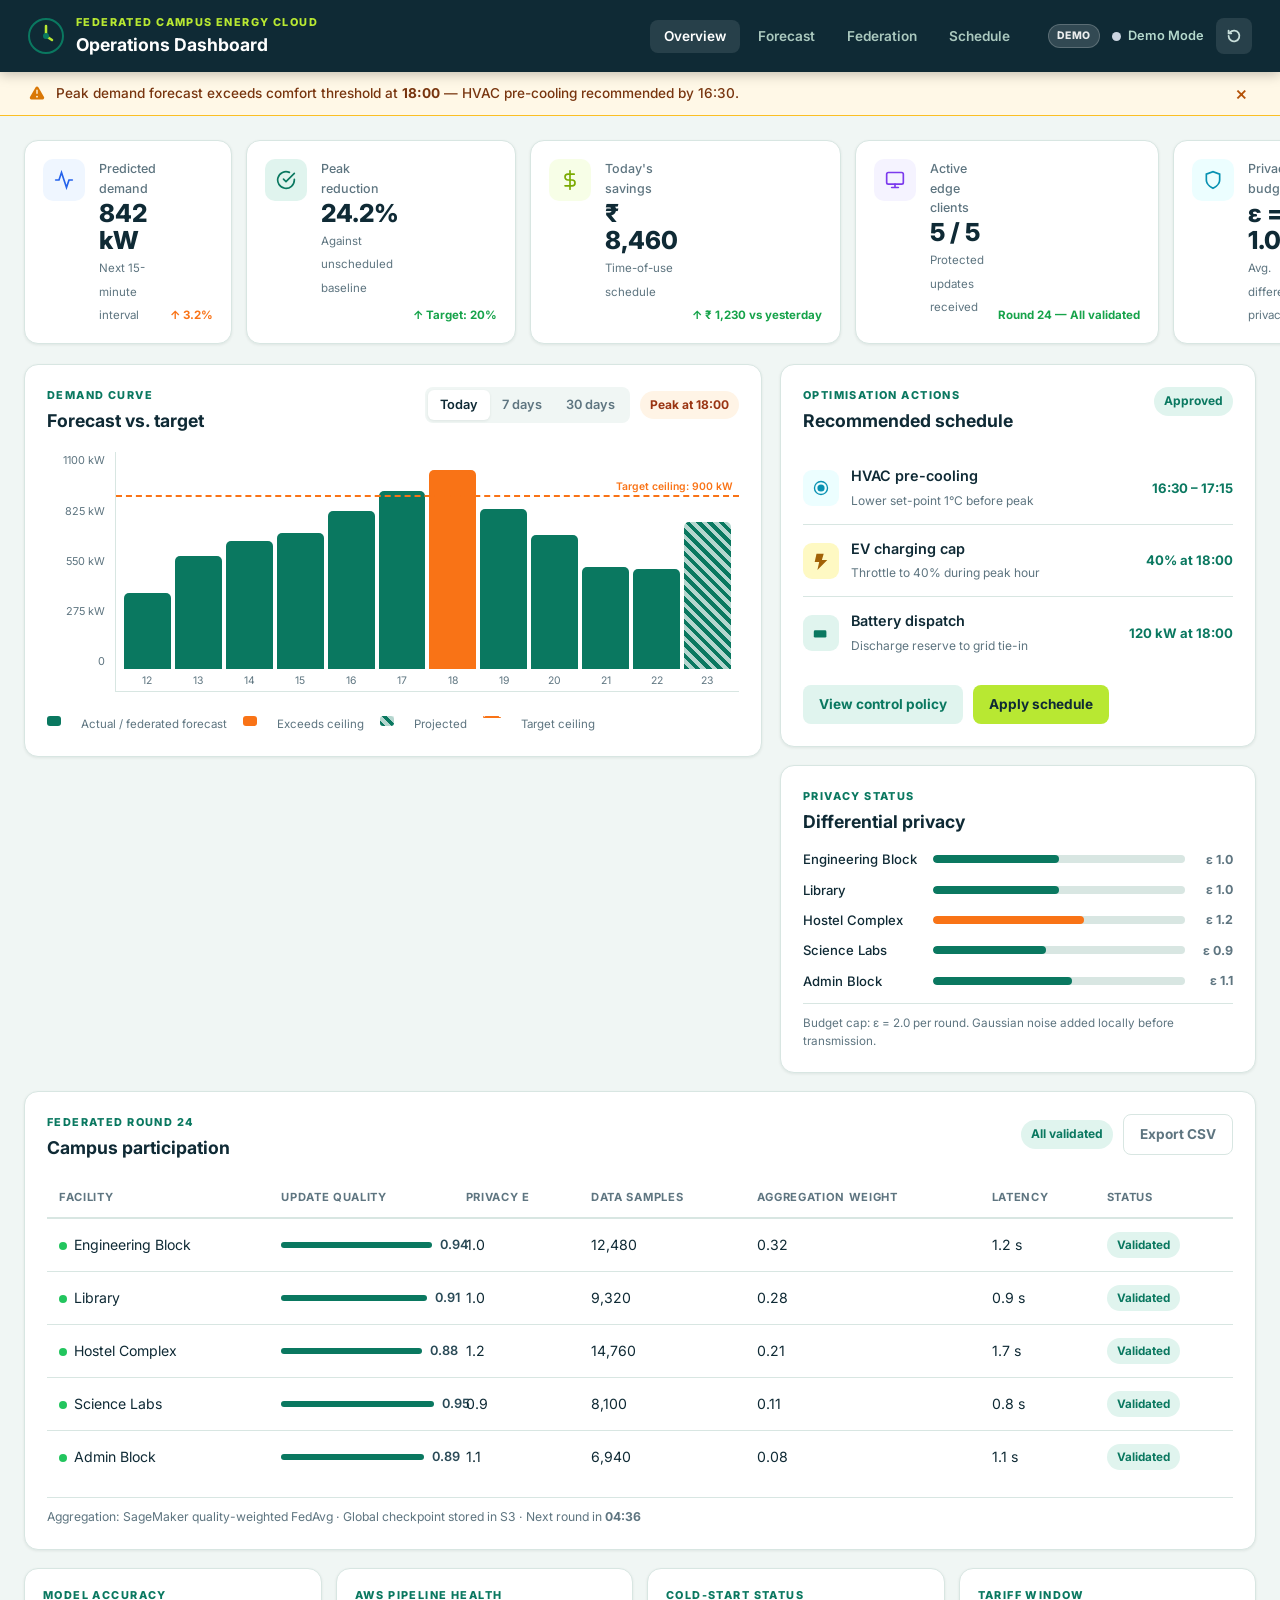
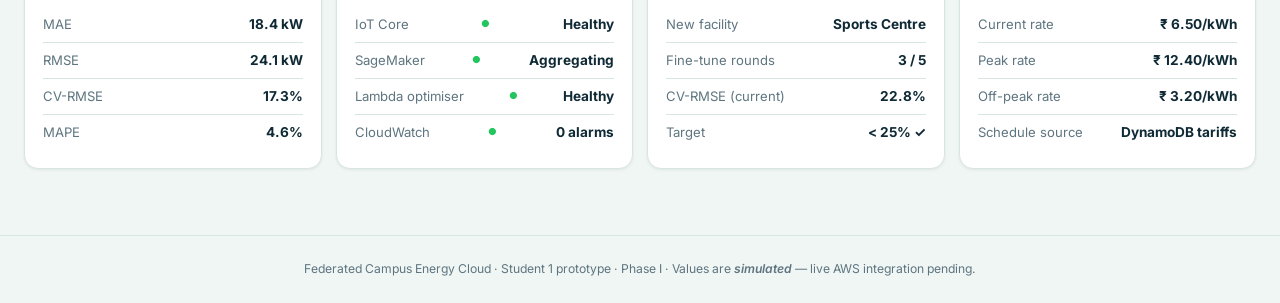
==== commit 7d50cc82: "feat(aws): Full AWS integration stack Phase I" ====
--- a/src/frontend/index.html
+++ b/src/frontend/index.html
@@ -9,8 +9,49 @@
   <link rel="preconnect" href="https://fonts.gstatic.com" crossorigin>
   <link href="https://fonts.googleapis.com/css2?family=Inter:wght@400;500;600;700;800&display=swap" rel="stylesheet">
   <link rel="stylesheet" href="styles.css">
+
+  <!--
+    AWS Amplify is loaded via CDN in app.js only when Live Mode is active.
+    In Demo Mode, no external AWS dependencies are loaded.
+    amazon-cognito-identity-js is bundled inside Amplify.
+  -->
 </head>
 <body>
+
+<!-- ─── COGNITO LOGIN MODAL ──────────────────────────────────────── -->
+<div class="modal-overlay" id="login-overlay" role="dialog" aria-modal="true" aria-labelledby="login-title" hidden>
+  <div class="modal">
+    <div class="modal-brand">
+      <svg class="modal-logo" viewBox="0 0 36 36" fill="none" aria-hidden="true">
+        <circle cx="18" cy="18" r="17" stroke="var(--green)" stroke-width="2"/>
+        <path d="M18 8v10l6 4" stroke="var(--lime)" stroke-width="2.5" stroke-linecap="round"/>
+        <circle cx="18" cy="18" r="3" fill="var(--green)"/>
+      </svg>
+      <div>
+        <p class="eyebrow">FEDERATED CAMPUS ENERGY CLOUD</p>
+        <h2 id="login-title">Sign in</h2>
+      </div>
+    </div>
+    <p class="modal-sub">Authenticated via Amazon Cognito. Your session expires after 8 hours.</p>
+
+    <form id="login-form" novalidate>
+      <div class="field-group">
+        <label for="login-email">Email address</label>
+        <input type="email" id="login-email" name="email" autocomplete="email" required placeholder="facility@university.edu">
+      </div>
+      <div class="field-group">
+        <label for="login-password">Password</label>
+        <input type="password" id="login-password" name="password" autocomplete="current-password" required placeholder="••••••••">
+      </div>
+      <p class="login-error" id="login-error" role="alert" aria-live="assertive"></p>
+      <button class="btn btn--primary btn--full" type="submit" id="login-btn">Sign in</button>
+    </form>
+
+    <p class="modal-footer-note">
+      New user? Ask your administrator to add you to the Cognito user pool.
+    </p>
+  </div>
+</div>
 
 <!-- ─── TOP BAR ─────────────────────────────────────────────────── -->
 <header class="topbar" role="banner">
@@ -26,28 +67,42 @@
     </div>
   </div>
   <nav class="topbar-nav" aria-label="Dashboard sections">
-    <a href="#overview" class="nav-link active" id="nav-overview">Overview</a>
-    <a href="#forecast" class="nav-link" id="nav-forecast">Forecast</a>
+    <a href="#overview"   class="nav-link active" id="nav-overview">Overview</a>
+    <a href="#forecast"   class="nav-link" id="nav-forecast">Forecast</a>
     <a href="#federation" class="nav-link" id="nav-federation">Federation</a>
-    <a href="#schedule" class="nav-link" id="nav-schedule">Schedule</a>
+    <a href="#schedule"   class="nav-link" id="nav-schedule">Schedule</a>
   </nav>
   <div class="topbar-right">
+    <!-- Mode pill: Demo or Live -->
+    <span class="mode-pill" id="mode-pill" aria-label="Connection mode">Demo</span>
+
     <div class="live-badge" id="live-indicator" aria-live="polite">
-      <span class="pulse-dot"></span><span id="live-text">Live telemetry</span>
-    </div>
+      <span class="pulse-dot" id="pulse-dot"></span>
+      <span id="live-text">Demo Mode</span>
+    </div>
+
     <button class="icon-btn" id="refresh-all" type="button" aria-label="Refresh all data" title="Refresh all data">
       <svg viewBox="0 0 20 20" fill="none" stroke="currentColor" stroke-width="2" stroke-linecap="round">
         <path d="M4 10a6 6 0 1 0 1.5-4"/>
         <path d="M4 4v3h3"/>
       </svg>
     </button>
+
+    <!-- Sign-out button (visible in Live Mode only) -->
+    <button class="icon-btn" id="signout-btn" type="button" aria-label="Sign out" title="Sign out" hidden>
+      <svg viewBox="0 0 20 20" fill="none" stroke="currentColor" stroke-width="2" stroke-linecap="round">
+        <path d="M13 3h4a1 1 0 0 1 1 1v12a1 1 0 0 1-1 1h-4M9 14l4-4-4-4M13 10H3"/>
+      </svg>
+    </button>
   </div>
 </header>
 
-<!-- ─── HERO ALERT BANNER ────────────────────────────────────────── -->
+<!-- ─── ALERT BANNER ─────────────────────────────────────────────── -->
 <div class="alert-banner" id="alert-banner" role="alert" aria-live="assertive">
-  <svg viewBox="0 0 20 20" fill="currentColor" aria-hidden="true"><path fill-rule="evenodd" d="M8.485 2.495c.673-1.167 2.357-1.167 3.03 0l6.28 10.875c.673 1.167-.17 2.625-1.516 2.625H3.72c-1.347 0-2.189-1.458-1.515-2.625L8.485 2.495zM10 5a.75.75 0 01.75.75v3.5a.75.75 0 01-1.5 0v-3.5A.75.75 0 0110 5zm0 9a1 1 0 100-2 1 1 0 000 2z" clip-rule="evenodd"/></svg>
-  <span>Peak demand forecast exceeds comfort threshold at <strong>18:00</strong> — HVAC pre-cooling recommended by 16:30.</span>
+  <svg viewBox="0 0 20 20" fill="currentColor" aria-hidden="true">
+    <path fill-rule="evenodd" d="M8.485 2.495c.673-1.167 2.357-1.167 3.03 0l6.28 10.875c.673 1.167-.17 2.625-1.516 2.625H3.72c-1.347 0-2.189-1.458-1.515-2.625L8.485 2.495zM10 5a.75.75 0 01.75.75v3.5a.75.75 0 01-1.5 0v-3.5A.75.75 0 0110 5zm0 9a1 1 0 100-2 1 1 0 000 2z" clip-rule="evenodd"/>
+  </svg>
+  <span id="alert-text">Peak demand forecast exceeds comfort threshold at <strong>18:00</strong> — HVAC pre-cooling recommended by 16:30.</span>
   <button class="alert-dismiss" type="button" id="dismiss-alert" aria-label="Dismiss alert">×</button>
 </div>
 
@@ -56,6 +111,7 @@
   <!-- ─── KPI STRIP ──────────────────────────────────────────────── -->
   <section class="kpi-strip" id="overview" aria-labelledby="kpi-heading">
     <h2 id="kpi-heading" class="sr-only">Key performance indicators</h2>
+
     <article class="kpi-card" id="kpi-demand">
       <div class="kpi-icon kpi-icon--blue">
         <svg viewBox="0 0 24 24" fill="none" stroke="currentColor" stroke-width="2" stroke-linecap="round" aria-hidden="true"><polyline points="22 12 18 12 15 21 9 3 6 12 2 12"/></svg>
@@ -65,8 +121,9 @@
         <strong class="kpi-value" id="val-demand">842 kW</strong>
         <small class="kpi-sub">Next 15-minute interval</small>
       </div>
-      <div class="kpi-delta kpi-delta--warn" id="delta-demand" aria-label="Change">↑ 3.2%</div>
+      <div class="kpi-delta kpi-delta--warn" id="delta-demand">↑ 3.2%</div>
     </article>
+
     <article class="kpi-card" id="kpi-peak">
       <div class="kpi-icon kpi-icon--green">
         <svg viewBox="0 0 24 24" fill="none" stroke="currentColor" stroke-width="2" stroke-linecap="round" aria-hidden="true"><path d="M22 11.08V12a10 10 0 1 1-5.93-9.14"/><polyline points="22 4 12 14.01 9 11.01"/></svg>
@@ -78,6 +135,7 @@
       </div>
       <div class="kpi-delta kpi-delta--pos" id="delta-peak">↑ Target: 20%</div>
     </article>
+
     <article class="kpi-card" id="kpi-savings">
       <div class="kpi-icon kpi-icon--lime">
         <svg viewBox="0 0 24 24" fill="none" stroke="currentColor" stroke-width="2" stroke-linecap="round" aria-hidden="true"><line x1="12" y1="1" x2="12" y2="23"/><path d="M17 5H9.5a3.5 3.5 0 0 0 0 7h5a3.5 3.5 0 0 1 0 7H6"/></svg>
@@ -89,6 +147,7 @@
       </div>
       <div class="kpi-delta kpi-delta--pos" id="delta-savings">↑ ₹ 1,230 vs yesterday</div>
     </article>
+
     <article class="kpi-card" id="kpi-clients">
       <div class="kpi-icon kpi-icon--purple">
         <svg viewBox="0 0 24 24" fill="none" stroke="currentColor" stroke-width="2" stroke-linecap="round" aria-hidden="true"><rect x="2" y="3" width="20" height="14" rx="2"/><path d="M8 21h8m-4-4v4"/></svg>
@@ -100,6 +159,7 @@
       </div>
       <div class="kpi-delta kpi-delta--pos" id="delta-clients">Round 24 — All validated</div>
     </article>
+
     <article class="kpi-card" id="kpi-privacy">
       <div class="kpi-icon kpi-icon--teal">
         <svg viewBox="0 0 24 24" fill="none" stroke="currentColor" stroke-width="2" stroke-linecap="round" aria-hidden="true"><path d="M12 22s8-4 8-10V5l-8-3-8 3v7c0 6 8 10 8 10z"/></svg>
@@ -125,8 +185,8 @@
         </div>
         <div class="panel-actions">
           <div class="tab-group" role="tablist" aria-label="Chart period">
-            <button role="tab" aria-selected="true" id="tab-today" class="tab tab--active">Today</button>
-            <button role="tab" aria-selected="false" id="tab-week" class="tab">7 days</button>
+            <button role="tab" aria-selected="true"  id="tab-today" class="tab tab--active">Today</button>
+            <button role="tab" aria-selected="false" id="tab-week"  class="tab">7 days</button>
             <button role="tab" aria-selected="false" id="tab-month" class="tab">30 days</button>
           </div>
           <span class="badge badge--warn">Peak at 18:00</span>
@@ -166,14 +226,14 @@
     <!-- Right column -->
     <div class="panel-col">
 
-      <!-- Optimisation actions -->
+      <!-- Optimisation schedule -->
       <section class="panel" id="schedule" aria-labelledby="opt-heading">
         <div class="panel-head">
           <div>
             <p class="eyebrow">OPTIMISATION ACTIONS</p>
             <h2 id="opt-heading">Recommended schedule</h2>
           </div>
-          <span class="badge badge--success">Approved</span>
+          <span class="badge badge--success" id="schedule-badge">Approved</span>
         </div>
         <ul class="actions-list" id="actions-list" aria-label="Scheduled actions">
           <li class="action-item">
@@ -184,7 +244,7 @@
               <span class="action-name">HVAC pre-cooling</span>
               <small>Lower set-point 1°C before peak</small>
             </div>
-            <b class="action-time">16:30 – 17:15</b>
+            <b class="action-time" id="act-hvac-time">16:30 – 17:15</b>
           </li>
           <li class="action-item">
             <div class="action-icon action-icon--ev">
@@ -194,7 +254,7 @@
               <span class="action-name">EV charging cap</span>
               <small>Throttle to 40% during peak hour</small>
             </div>
-            <b class="action-time">40% at 18:00</b>
+            <b class="action-time" id="act-ev-time">40% at 18:00</b>
           </li>
           <li class="action-item">
             <div class="action-icon action-icon--battery">
@@ -204,7 +264,7 @@
               <span class="action-name">Battery dispatch</span>
               <small>Discharge reserve to grid tie-in</small>
             </div>
-            <b class="action-time">120 kW at 18:00</b>
+            <b class="action-time" id="act-bat-time">120 kW at 18:00</b>
           </li>
         </ul>
         <div class="action-footer">
@@ -221,7 +281,7 @@
             <h2 id="privacy-heading">Differential privacy</h2>
           </div>
         </div>
-        <div class="privacy-meters">
+        <div class="privacy-meters" id="privacy-meters">
           <div class="privacy-row">
             <span class="privacy-label">Engineering Block</span>
             <div class="privacy-bar-wrap" role="meter" aria-valuenow="50" aria-valuemin="0" aria-valuemax="100" aria-label="Engineering Block epsilon 1.0 out of 2.0">
@@ -268,11 +328,11 @@
   <section class="panel panel--full" id="federation" aria-labelledby="fed-heading">
     <div class="panel-head">
       <div>
-        <p class="eyebrow">FEDERATED ROUND 24</p>
+        <p class="eyebrow" id="fed-round-label">FEDERATED ROUND 24</p>
         <h2 id="fed-heading">Campus participation</h2>
       </div>
       <div class="panel-actions">
-        <span class="badge badge--success">All validated</span>
+        <span class="badge badge--success" id="fed-badge">All validated</span>
         <button class="btn btn--ghost" type="button" id="export-btn">Export CSV</button>
       </div>
     </div>
@@ -290,56 +350,17 @@
           </tr>
         </thead>
         <tbody id="federation-tbody">
-          <tr>
-            <td><span class="facility-dot facility-dot--green"></span>Engineering Block</td>
-            <td><div class="quality-bar-wrap"><div class="quality-bar" style="width:94%"></div><span>0.94</span></div></td>
-            <td>1.0</td>
-            <td>12,480</td>
-            <td>0.32</td>
-            <td>1.2 s</td>
-            <td><span class="status-pill status-pill--ok">Validated</span></td>
-          </tr>
-          <tr>
-            <td><span class="facility-dot facility-dot--green"></span>Library</td>
-            <td><div class="quality-bar-wrap"><div class="quality-bar" style="width:91%"></div><span>0.91</span></div></td>
-            <td>1.0</td>
-            <td>9,320</td>
-            <td>0.28</td>
-            <td>0.9 s</td>
-            <td><span class="status-pill status-pill--ok">Validated</span></td>
-          </tr>
-          <tr>
-            <td><span class="facility-dot facility-dot--green"></span>Hostel Complex</td>
-            <td><div class="quality-bar-wrap"><div class="quality-bar" style="width:88%"></div><span>0.88</span></div></td>
-            <td>1.2</td>
-            <td>14,760</td>
-            <td>0.21</td>
-            <td>1.7 s</td>
-            <td><span class="status-pill status-pill--ok">Validated</span></td>
-          </tr>
-          <tr>
-            <td><span class="facility-dot facility-dot--green"></span>Science Labs</td>
-            <td><div class="quality-bar-wrap"><div class="quality-bar" style="width:95%"></div><span>0.95</span></div></td>
-            <td>0.9</td>
-            <td>8,100</td>
-            <td>0.11</td>
-            <td>0.8 s</td>
-            <td><span class="status-pill status-pill--ok">Validated</span></td>
-          </tr>
-          <tr>
-            <td><span class="facility-dot facility-dot--green"></span>Admin Block</td>
-            <td><div class="quality-bar-wrap"><div class="quality-bar" style="width:89%"></div><span>0.89</span></div></td>
-            <td>1.1</td>
-            <td>6,940</td>
-            <td>0.08</td>
-            <td>1.1 s</td>
-            <td><span class="status-pill status-pill--ok">Validated</span></td>
-          </tr>
+          <tr><td><span class="facility-dot facility-dot--green"></span>Engineering Block</td><td><div class="quality-bar-wrap"><div class="quality-bar" style="width:94%"></div><span>0.94</span></div></td><td>1.0</td><td>12,480</td><td>0.32</td><td>1.2 s</td><td><span class="status-pill status-pill--ok">Validated</span></td></tr>
+          <tr><td><span class="facility-dot facility-dot--green"></span>Library</td><td><div class="quality-bar-wrap"><div class="quality-bar" style="width:91%"></div><span>0.91</span></div></td><td>1.0</td><td>9,320</td><td>0.28</td><td>0.9 s</td><td><span class="status-pill status-pill--ok">Validated</span></td></tr>
+          <tr><td><span class="facility-dot facility-dot--green"></span>Hostel Complex</td><td><div class="quality-bar-wrap"><div class="quality-bar" style="width:88%"></div><span>0.88</span></div></td><td>1.2</td><td>14,760</td><td>0.21</td><td>1.7 s</td><td><span class="status-pill status-pill--ok">Validated</span></td></tr>
+          <tr><td><span class="facility-dot facility-dot--green"></span>Science Labs</td><td><div class="quality-bar-wrap"><div class="quality-bar" style="width:95%"></div><span>0.95</span></div></td><td>0.9</td><td>8,100</td><td>0.11</td><td>0.8 s</td><td><span class="status-pill status-pill--ok">Validated</span></td></tr>
+          <tr><td><span class="facility-dot facility-dot--green"></span>Admin Block</td><td><div class="quality-bar-wrap"><div class="quality-bar" style="width:89%"></div><span>0.89</span></div></td><td>1.1</td><td>6,940</td><td>0.08</td><td>1.1 s</td><td><span class="status-pill status-pill--ok">Validated</span></td></tr>
         </tbody>
       </table>
     </div>
     <p class="table-footer">
-      Aggregation: SageMaker quality-weighted FedAvg · Global checkpoint stored in S3 · Next round in <strong id="next-round-timer">04:38</strong>
+      Aggregation: SageMaker quality-weighted FedAvg · Global checkpoint stored in S3 ·
+      Next round in <strong id="next-round-timer">04:38</strong>
     </p>
   </section>
 
@@ -347,63 +368,31 @@
   <div class="mini-row">
     <section class="mini-card" aria-label="Model accuracy">
       <p class="eyebrow">MODEL ACCURACY</p>
-      <div class="mini-stat-row">
-        <span>MAE</span><strong>18.4 kW</strong>
-      </div>
-      <div class="mini-stat-row">
-        <span>RMSE</span><strong>24.1 kW</strong>
-      </div>
-      <div class="mini-stat-row">
-        <span>CV-RMSE</span><strong>17.3%</strong>
-      </div>
-      <div class="mini-stat-row">
-        <span>MAPE</span><strong>4.6%</strong>
-      </div>
+      <div class="mini-stat-row"><span>MAE</span><strong id="stat-mae">18.4 kW</strong></div>
+      <div class="mini-stat-row"><span>RMSE</span><strong id="stat-rmse">24.1 kW</strong></div>
+      <div class="mini-stat-row"><span>CV-RMSE</span><strong id="stat-cvrmse">17.3%</strong></div>
+      <div class="mini-stat-row"><span>MAPE</span><strong id="stat-mape">4.6%</strong></div>
     </section>
     <section class="mini-card" aria-label="AWS pipeline health">
       <p class="eyebrow">AWS PIPELINE HEALTH</p>
-      <div class="mini-stat-row">
-        <span>IoT Core</span><span class="health-dot health-dot--ok">●</span><strong>Healthy</strong>
-      </div>
-      <div class="mini-stat-row">
-        <span>SageMaker</span><span class="health-dot health-dot--ok">●</span><strong>Aggregating</strong>
-      </div>
-      <div class="mini-stat-row">
-        <span>Lambda optimiser</span><span class="health-dot health-dot--ok">●</span><strong>Healthy</strong>
-      </div>
-      <div class="mini-stat-row">
-        <span>CloudWatch</span><span class="health-dot health-dot--ok">●</span><strong>0 alarms</strong>
-      </div>
+      <div class="mini-stat-row"><span>IoT Core</span><span class="health-dot health-dot--ok">●</span><strong id="health-iot">Healthy</strong></div>
+      <div class="mini-stat-row"><span>SageMaker</span><span class="health-dot health-dot--ok">●</span><strong id="health-sm">Aggregating</strong></div>
+      <div class="mini-stat-row"><span>Lambda optimiser</span><span class="health-dot health-dot--ok">●</span><strong id="health-lambda">Healthy</strong></div>
+      <div class="mini-stat-row"><span>CloudWatch</span><span class="health-dot health-dot--ok">●</span><strong id="health-cw">0 alarms</strong></div>
     </section>
     <section class="mini-card" aria-label="Cold-start status">
       <p class="eyebrow">COLD-START STATUS</p>
-      <div class="mini-stat-row">
-        <span>New facility</span><strong>Sports Centre</strong>
-      </div>
-      <div class="mini-stat-row">
-        <span>Fine-tune rounds</span><strong>3 / 5</strong>
-      </div>
-      <div class="mini-stat-row">
-        <span>CV-RMSE (current)</span><strong>22.8%</strong>
-      </div>
-      <div class="mini-stat-row">
-        <span>Target</span><strong>&lt; 25%  ✓</strong>
-      </div>
+      <div class="mini-stat-row"><span>New facility</span><strong>Sports Centre</strong></div>
+      <div class="mini-stat-row"><span>Fine-tune rounds</span><strong>3 / 5</strong></div>
+      <div class="mini-stat-row"><span>CV-RMSE (current)</span><strong>22.8%</strong></div>
+      <div class="mini-stat-row"><span>Target</span><strong>&lt; 25%  ✓</strong></div>
     </section>
     <section class="mini-card" aria-label="Tariff window">
       <p class="eyebrow">TARIFF WINDOW</p>
-      <div class="mini-stat-row">
-        <span>Current rate</span><strong>₹ 6.50/kWh</strong>
-      </div>
-      <div class="mini-stat-row">
-        <span>Peak rate (18-19)</span><strong>₹ 12.40/kWh</strong>
-      </div>
-      <div class="mini-stat-row">
-        <span>Off-peak rate</span><strong>₹ 3.20/kWh</strong>
-      </div>
-      <div class="mini-stat-row">
-        <span>Schedule source</span><strong>DynamoDB tariffs</strong>
-      </div>
+      <div class="mini-stat-row"><span>Current rate</span><strong id="tariff-current">₹ 6.50/kWh</strong></div>
+      <div class="mini-stat-row"><span>Peak rate</span><strong id="tariff-peak">₹ 12.40/kWh</strong></div>
+      <div class="mini-stat-row"><span>Off-peak rate</span><strong id="tariff-offpeak">₹ 3.20/kWh</strong></div>
+      <div class="mini-stat-row"><span>Schedule source</span><strong id="tariff-source">DynamoDB tariffs</strong></div>
     </section>
   </div>
 
@@ -412,10 +401,12 @@
 <footer class="site-footer" role="contentinfo">
   <p>
     Federated Campus Energy Cloud · Student 1 prototype · Phase I ·
-    <span id="data-notice">Values are <em>simulated</em> — live AWS integration pending Phase II.</span>
+    <span id="data-notice">Values are <em id="data-mode-text">simulated</em> — live AWS integration pending.</span>
   </p>
 </footer>
 
+<!-- Load config first, then app logic -->
+<script src="aws-config.js"></script>
 <script src="app.js"></script>
 </body>
 </html>
--- a/src/frontend/styles.css
+++ b/src/frontend/styles.css
@@ -47,6 +47,7 @@
 a { color: inherit; text-decoration: none; }
 button { font: inherit; cursor: pointer; }
 strong { font-weight: 700; }
+input { font: inherit; }
 
 /* ── Utilities ──────────────────────────────────────────────────── */
 .sr-only {
@@ -61,6 +62,78 @@
   color: var(--green);
   text-transform: uppercase;
   margin-bottom: 3px;
+}
+
+/* ── Modal Overlay (Cognito Login) ──────────────────────────────── */
+.modal-overlay {
+  position: fixed;
+  top: 0; left: 0; right: 0; bottom: 0;
+  background: rgba(15, 42, 53, 0.85);
+  backdrop-filter: blur(4px);
+  z-index: 1000;
+  display: flex;
+  align-items: center;
+  justify-content: center;
+  padding: 20px;
+}
+.modal-overlay[hidden] {
+  display: none;
+}
+.modal {
+  background: var(--surface);
+  border-radius: var(--radius-lg);
+  padding: 40px;
+  width: 100%;
+  max-width: 440px;
+  box-shadow: 0 20px 40px rgba(0,0,0,.2);
+}
+.modal-brand {
+  display: flex;
+  align-items: center;
+  gap: 14px;
+  margin-bottom: 8px;
+}
+.modal-logo { width: 44px; height: 44px; }
+.modal-sub {
+  color: var(--muted);
+  font-size: 0.85rem;
+  margin-bottom: 30px;
+}
+.field-group {
+  margin-bottom: 18px;
+}
+.field-group label {
+  display: block;
+  font-size: 0.8rem;
+  font-weight: 700;
+  margin-bottom: 6px;
+  color: var(--ink-mid);
+}
+.field-group input {
+  width: 100%;
+  padding: 12px 14px;
+  border: 1px solid var(--line);
+  border-radius: var(--radius-sm);
+  transition: border-color var(--transition);
+}
+.field-group input:focus {
+  outline: none;
+  border-color: var(--green);
+  box-shadow: 0 0 0 3px var(--green-light);
+}
+.login-error {
+  color: var(--red);
+  font-size: 0.8rem;
+  font-weight: 600;
+  margin-bottom: 16px;
+  min-height: 1.2em;
+}
+.btn--full { width: 100%; padding: 14px; font-size: 0.9rem; }
+.modal-footer-note {
+  margin-top: 24px;
+  text-align: center;
+  font-size: 0.75rem;
+  color: var(--muted);
 }
 
 /* ── Top bar ────────────────────────────────────────────────────── */
@@ -110,6 +183,25 @@
   gap: 12px;
   flex-shrink: 0;
 }
+
+/* Mode Pill */
+.mode-pill {
+  font-size: 0.65rem;
+  font-weight: 800;
+  text-transform: uppercase;
+  letter-spacing: 0.05em;
+  padding: 3px 8px;
+  border-radius: 99px;
+  background: rgba(255,255,255,0.15);
+  color: rgba(255,255,255,0.9);
+  border: 1px solid rgba(255,255,255,0.2);
+}
+.mode-pill--live {
+  background: var(--green-light);
+  color: var(--green);
+  border-color: var(--green);
+}
+
 .live-badge {
   display: flex;
   align-items: center;
@@ -122,6 +214,9 @@
   display: inline-block;
   width: 9px; height: 9px;
   border-radius: 50%;
+  background: #cbd5e1; /* Default gray for Demo */
+}
+.mode-pill--live ~ .live-badge .pulse-dot {
   background: #34c77b;
   box-shadow: 0 0 0 0 rgba(52,199,123,.4);
   animation: pulse 1.8s infinite;
@@ -141,6 +236,7 @@
   transition: background var(--transition), color var(--transition);
 }
 .icon-btn:hover { background: rgba(255,255,255,.2); color: #fff; }
+.icon-btn[hidden] { display: none; }
 .icon-btn svg { width: 18px; height: 18px; }
 
 /* ── Alert banner ───────────────────────────────────────────────── */
@@ -432,12 +528,13 @@
   transition: background var(--transition), transform var(--transition);
 }
 .btn:active { transform: scale(.97); }
+.btn:disabled { opacity: 0.7; cursor: not-allowed; }
 .btn--primary   { background: var(--lime); color: var(--ink); }
-.btn--primary:hover { background: var(--lime-dark); color: #fff; }
+.btn--primary:hover:not(:disabled) { background: var(--lime-dark); color: #fff; }
 .btn--secondary { background: var(--green-light); color: var(--green); }
-.btn--secondary:hover { background: #c5ece1; }
+.btn--secondary:hover:not(:disabled) { background: #c5ece1; }
 .btn--ghost     { background: transparent; border: 1.5px solid var(--line); color: var(--muted); }
-.btn--ghost:hover { border-color: var(--green); color: var(--green); }
+.btn--ghost:hover:not(:disabled) { border-color: var(--green); color: var(--green); }
 
 /* ── Privacy panel ──────────────────────────────────────────────── */
 .panel--privacy .panel-head { margin-bottom: 14px; }
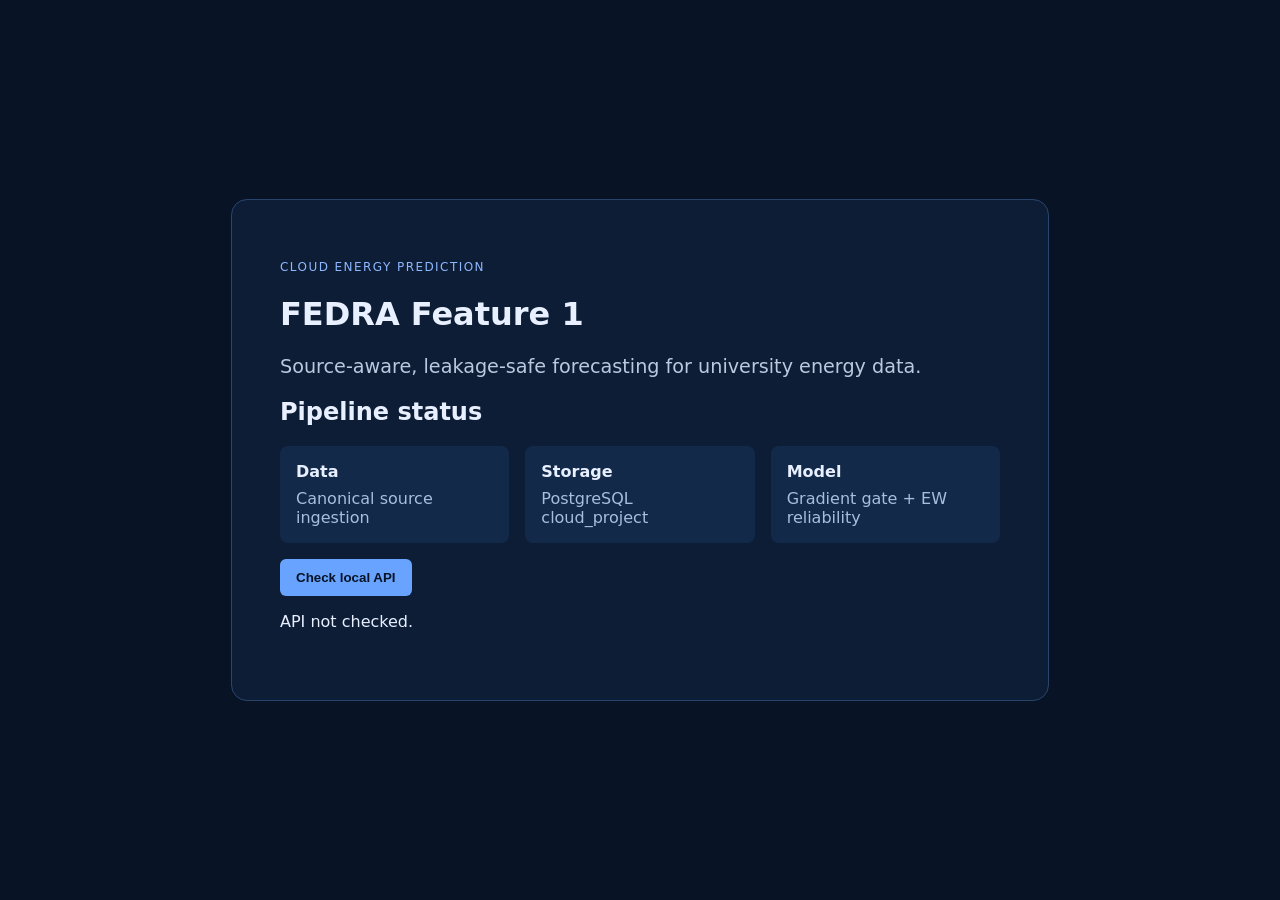
==== commit a468c554: "Implement Feature 1 energy workflow Co-authored-by: Copilot <223556219+Copilot@users.noreply.github." ====
--- a/src/frontend/index.html
+++ b/src/frontend/index.html
@@ -1,412 +1,3 @@
 <!doctype html>
-<html lang="en">
-<head>
-  <meta charset="utf-8">
-  <meta name="viewport" content="width=device-width, initial-scale=1">
-  <title>Campus Energy Operations – Federated Campus Energy Cloud</title>
-  <meta name="description" content="Real-time facility operations dashboard for privacy-preserving federated energy-demand forecasting and flexible-load scheduling across smart university campuses.">
-  <link rel="preconnect" href="https://fonts.googleapis.com">
-  <link rel="preconnect" href="https://fonts.gstatic.com" crossorigin>
-  <link href="https://fonts.googleapis.com/css2?family=Inter:wght@400;500;600;700;800&display=swap" rel="stylesheet">
-  <link rel="stylesheet" href="styles.css">
-
-  <!--
-    AWS Amplify is loaded via CDN in app.js only when Live Mode is active.
-    In Demo Mode, no external AWS dependencies are loaded.
-    amazon-cognito-identity-js is bundled inside Amplify.
-  -->
-</head>
-<body>
-
-<!-- ─── COGNITO LOGIN MODAL ──────────────────────────────────────── -->
-<div class="modal-overlay" id="login-overlay" role="dialog" aria-modal="true" aria-labelledby="login-title" hidden>
-  <div class="modal">
-    <div class="modal-brand">
-      <svg class="modal-logo" viewBox="0 0 36 36" fill="none" aria-hidden="true">
-        <circle cx="18" cy="18" r="17" stroke="var(--green)" stroke-width="2"/>
-        <path d="M18 8v10l6 4" stroke="var(--lime)" stroke-width="2.5" stroke-linecap="round"/>
-        <circle cx="18" cy="18" r="3" fill="var(--green)"/>
-      </svg>
-      <div>
-        <p class="eyebrow">FEDERATED CAMPUS ENERGY CLOUD</p>
-        <h2 id="login-title">Sign in</h2>
-      </div>
-    </div>
-    <p class="modal-sub">Authenticated via Amazon Cognito. Your session expires after 8 hours.</p>
-
-    <form id="login-form" novalidate>
-      <div class="field-group">
-        <label for="login-email">Email address</label>
-        <input type="email" id="login-email" name="email" autocomplete="email" required placeholder="facility@university.edu">
-      </div>
-      <div class="field-group">
-        <label for="login-password">Password</label>
-        <input type="password" id="login-password" name="password" autocomplete="current-password" required placeholder="••••••••">
-      </div>
-      <p class="login-error" id="login-error" role="alert" aria-live="assertive"></p>
-      <button class="btn btn--primary btn--full" type="submit" id="login-btn">Sign in</button>
-    </form>
-
-    <p class="modal-footer-note">
-      New user? Ask your administrator to add you to the Cognito user pool.
-    </p>
-  </div>
-</div>
-
-<!-- ─── TOP BAR ─────────────────────────────────────────────────── -->
-<header class="topbar" role="banner">
-  <div class="topbar-brand">
-    <svg class="logo-icon" viewBox="0 0 36 36" fill="none" aria-hidden="true">
-      <circle cx="18" cy="18" r="17" stroke="var(--green)" stroke-width="2"/>
-      <path d="M18 8v10l6 4" stroke="var(--lime)" stroke-width="2.5" stroke-linecap="round"/>
-      <circle cx="18" cy="18" r="3" fill="var(--green)"/>
-    </svg>
-    <div>
-      <p class="eyebrow">FEDERATED CAMPUS ENERGY CLOUD</p>
-      <h1>Operations Dashboard</h1>
-    </div>
-  </div>
-  <nav class="topbar-nav" aria-label="Dashboard sections">
-    <a href="#overview"   class="nav-link active" id="nav-overview">Overview</a>
-    <a href="#forecast"   class="nav-link" id="nav-forecast">Forecast</a>
-    <a href="#federation" class="nav-link" id="nav-federation">Federation</a>
-    <a href="#schedule"   class="nav-link" id="nav-schedule">Schedule</a>
-  </nav>
-  <div class="topbar-right">
-    <!-- Mode pill: Demo or Live -->
-    <span class="mode-pill" id="mode-pill" aria-label="Connection mode">Demo</span>
-
-    <div class="live-badge" id="live-indicator" aria-live="polite">
-      <span class="pulse-dot" id="pulse-dot"></span>
-      <span id="live-text">Demo Mode</span>
-    </div>
-
-    <button class="icon-btn" id="refresh-all" type="button" aria-label="Refresh all data" title="Refresh all data">
-      <svg viewBox="0 0 20 20" fill="none" stroke="currentColor" stroke-width="2" stroke-linecap="round">
-        <path d="M4 10a6 6 0 1 0 1.5-4"/>
-        <path d="M4 4v3h3"/>
-      </svg>
-    </button>
-
-    <!-- Sign-out button (visible in Live Mode only) -->
-    <button class="icon-btn" id="signout-btn" type="button" aria-label="Sign out" title="Sign out" hidden>
-      <svg viewBox="0 0 20 20" fill="none" stroke="currentColor" stroke-width="2" stroke-linecap="round">
-        <path d="M13 3h4a1 1 0 0 1 1 1v12a1 1 0 0 1-1 1h-4M9 14l4-4-4-4M13 10H3"/>
-      </svg>
-    </button>
-  </div>
-</header>
-
-<!-- ─── ALERT BANNER ─────────────────────────────────────────────── -->
-<div class="alert-banner" id="alert-banner" role="alert" aria-live="assertive">
-  <svg viewBox="0 0 20 20" fill="currentColor" aria-hidden="true">
-    <path fill-rule="evenodd" d="M8.485 2.495c.673-1.167 2.357-1.167 3.03 0l6.28 10.875c.673 1.167-.17 2.625-1.516 2.625H3.72c-1.347 0-2.189-1.458-1.515-2.625L8.485 2.495zM10 5a.75.75 0 01.75.75v3.5a.75.75 0 01-1.5 0v-3.5A.75.75 0 0110 5zm0 9a1 1 0 100-2 1 1 0 000 2z" clip-rule="evenodd"/>
-  </svg>
-  <span id="alert-text">Peak demand forecast exceeds comfort threshold at <strong>18:00</strong> — HVAC pre-cooling recommended by 16:30.</span>
-  <button class="alert-dismiss" type="button" id="dismiss-alert" aria-label="Dismiss alert">×</button>
-</div>
-
-<main id="main-content">
-
-  <!-- ─── KPI STRIP ──────────────────────────────────────────────── -->
-  <section class="kpi-strip" id="overview" aria-labelledby="kpi-heading">
-    <h2 id="kpi-heading" class="sr-only">Key performance indicators</h2>
-
-    <article class="kpi-card" id="kpi-demand">
-      <div class="kpi-icon kpi-icon--blue">
-        <svg viewBox="0 0 24 24" fill="none" stroke="currentColor" stroke-width="2" stroke-linecap="round" aria-hidden="true"><polyline points="22 12 18 12 15 21 9 3 6 12 2 12"/></svg>
-      </div>
-      <div>
-        <p class="kpi-label">Predicted demand</p>
-        <strong class="kpi-value" id="val-demand">842 kW</strong>
-        <small class="kpi-sub">Next 15-minute interval</small>
-      </div>
-      <div class="kpi-delta kpi-delta--warn" id="delta-demand">↑ 3.2%</div>
-    </article>
-
-    <article class="kpi-card" id="kpi-peak">
-      <div class="kpi-icon kpi-icon--green">
-        <svg viewBox="0 0 24 24" fill="none" stroke="currentColor" stroke-width="2" stroke-linecap="round" aria-hidden="true"><path d="M22 11.08V12a10 10 0 1 1-5.93-9.14"/><polyline points="22 4 12 14.01 9 11.01"/></svg>
-      </div>
-      <div>
-        <p class="kpi-label">Peak reduction</p>
-        <strong class="kpi-value" id="val-peak">24.2%</strong>
-        <small class="kpi-sub">Against unscheduled baseline</small>
-      </div>
-      <div class="kpi-delta kpi-delta--pos" id="delta-peak">↑ Target: 20%</div>
-    </article>
-
-    <article class="kpi-card" id="kpi-savings">
-      <div class="kpi-icon kpi-icon--lime">
-        <svg viewBox="0 0 24 24" fill="none" stroke="currentColor" stroke-width="2" stroke-linecap="round" aria-hidden="true"><line x1="12" y1="1" x2="12" y2="23"/><path d="M17 5H9.5a3.5 3.5 0 0 0 0 7h5a3.5 3.5 0 0 1 0 7H6"/></svg>
-      </div>
-      <div>
-        <p class="kpi-label">Today's savings</p>
-        <strong class="kpi-value" id="val-savings">₹ 8,460</strong>
-        <small class="kpi-sub">Time-of-use schedule</small>
-      </div>
-      <div class="kpi-delta kpi-delta--pos" id="delta-savings">↑ ₹ 1,230 vs yesterday</div>
-    </article>
-
-    <article class="kpi-card" id="kpi-clients">
-      <div class="kpi-icon kpi-icon--purple">
-        <svg viewBox="0 0 24 24" fill="none" stroke="currentColor" stroke-width="2" stroke-linecap="round" aria-hidden="true"><rect x="2" y="3" width="20" height="14" rx="2"/><path d="M8 21h8m-4-4v4"/></svg>
-      </div>
-      <div>
-        <p class="kpi-label">Active edge clients</p>
-        <strong class="kpi-value" id="val-clients">5 / 5</strong>
-        <small class="kpi-sub">Protected updates received</small>
-      </div>
-      <div class="kpi-delta kpi-delta--pos" id="delta-clients">Round 24 — All validated</div>
-    </article>
-
-    <article class="kpi-card" id="kpi-privacy">
-      <div class="kpi-icon kpi-icon--teal">
-        <svg viewBox="0 0 24 24" fill="none" stroke="currentColor" stroke-width="2" stroke-linecap="round" aria-hidden="true"><path d="M12 22s8-4 8-10V5l-8-3-8 3v7c0 6 8 10 8 10z"/></svg>
-      </div>
-      <div>
-        <p class="kpi-label">Privacy budget</p>
-        <strong class="kpi-value" id="val-privacy">ε = 1.05</strong>
-        <small class="kpi-sub">Avg. differential privacy</small>
-      </div>
-      <div class="kpi-delta kpi-delta--pos" id="delta-privacy">Within tolerance</div>
-    </article>
-  </section>
-
-  <!-- ─── MAIN GRID ─────────────────────────────────────────────── -->
-  <div class="dashboard-grid">
-
-    <!-- Demand forecast chart -->
-    <section class="panel panel--wide" id="forecast" aria-labelledby="chart-heading">
-      <div class="panel-head">
-        <div>
-          <p class="eyebrow">DEMAND CURVE</p>
-          <h2 id="chart-heading">Forecast vs. target</h2>
-        </div>
-        <div class="panel-actions">
-          <div class="tab-group" role="tablist" aria-label="Chart period">
-            <button role="tab" aria-selected="true"  id="tab-today" class="tab tab--active">Today</button>
-            <button role="tab" aria-selected="false" id="tab-week"  class="tab">7 days</button>
-            <button role="tab" aria-selected="false" id="tab-month" class="tab">30 days</button>
-          </div>
-          <span class="badge badge--warn">Peak at 18:00</span>
-        </div>
-      </div>
-
-      <div class="chart-wrap" role="img" aria-label="Bar chart showing hourly demand forecast with peak at 18:00">
-        <div class="chart-y-axis" aria-hidden="true">
-          <span>1100 kW</span><span>825 kW</span><span>550 kW</span><span>275 kW</span><span>0</span>
-        </div>
-        <div class="chart-inner">
-          <div class="chart-target-line" aria-hidden="true"><span>Target ceiling: 900 kW</span></div>
-          <div class="chart-bars" id="chart-bars" aria-hidden="true">
-            <div class="bar-col"><i class="bar" style="--h:36%"></i><span>12</span></div>
-            <div class="bar-col"><i class="bar" style="--h:47%"></i><span>13</span></div>
-            <div class="bar-col"><i class="bar" style="--h:58%"></i><span>14</span></div>
-            <div class="bar-col"><i class="bar" style="--h:66%"></i><span>15</span></div>
-            <div class="bar-col"><i class="bar" style="--h:72%"></i><span>16</span></div>
-            <div class="bar-col"><i class="bar" style="--h:84%"></i><span>17</span></div>
-            <div class="bar-col"><i class="bar bar--hot" style="--h:97%"><span class="bar-tooltip">842 kW — exceeds target</span></i><span>18</span></div>
-            <div class="bar-col"><i class="bar" style="--h:79%"></i><span>19</span></div>
-            <div class="bar-col"><i class="bar" style="--h:63%"></i><span>20</span></div>
-            <div class="bar-col"><i class="bar" style="--h:51%"></i><span>21</span></div>
-            <div class="bar-col"><i class="bar" style="--h:41%"></i><span>22</span></div>
-            <div class="bar-col"><i class="bar bar--forecast" style="--h:68%"></i><span>23</span></div>
-          </div>
-        </div>
-      </div>
-      <div class="chart-legend" aria-hidden="true">
-        <span class="legend-swatch legend-swatch--actual"></span> Actual / federated forecast
-        <span class="legend-swatch legend-swatch--hot"></span> Exceeds ceiling
-        <span class="legend-swatch legend-swatch--forecast"></span> Projected
-        <span class="legend-swatch legend-swatch--target"></span> Target ceiling
-      </div>
-    </section>
-
-    <!-- Right column -->
-    <div class="panel-col">
-
-      <!-- Optimisation schedule -->
-      <section class="panel" id="schedule" aria-labelledby="opt-heading">
-        <div class="panel-head">
-          <div>
-            <p class="eyebrow">OPTIMISATION ACTIONS</p>
-            <h2 id="opt-heading">Recommended schedule</h2>
-          </div>
-          <span class="badge badge--success" id="schedule-badge">Approved</span>
-        </div>
-        <ul class="actions-list" id="actions-list" aria-label="Scheduled actions">
-          <li class="action-item">
-            <div class="action-icon action-icon--hvac">
-              <svg viewBox="0 0 20 20" fill="currentColor" aria-hidden="true"><path d="M10 2a8 8 0 100 16A8 8 0 0010 2zm0 14.5A6.5 6.5 0 1110 3.5a6.5 6.5 0 010 13z"/><path d="M10 6a4 4 0 100 8 4 4 0 000-8z"/></svg>
-            </div>
-            <div class="action-body">
-              <span class="action-name">HVAC pre-cooling</span>
-              <small>Lower set-point 1°C before peak</small>
-            </div>
-            <b class="action-time" id="act-hvac-time">16:30 – 17:15</b>
-          </li>
-          <li class="action-item">
-            <div class="action-icon action-icon--ev">
-              <svg viewBox="0 0 20 20" fill="currentColor" aria-hidden="true"><path d="M9 2H5l-2 9h5l-2 9 11-11h-6l2-7z"/></svg>
-            </div>
-            <div class="action-body">
-              <span class="action-name">EV charging cap</span>
-              <small>Throttle to 40% during peak hour</small>
-            </div>
-            <b class="action-time" id="act-ev-time">40% at 18:00</b>
-          </li>
-          <li class="action-item">
-            <div class="action-icon action-icon--battery">
-              <svg viewBox="0 0 20 20" fill="currentColor" aria-hidden="true"><rect x="2" y="7" width="14" height="8" rx="1.5"/><path d="M18 10v2M3 11h8"/></svg>
-            </div>
-            <div class="action-body">
-              <span class="action-name">Battery dispatch</span>
-              <small>Discharge reserve to grid tie-in</small>
-            </div>
-            <b class="action-time" id="act-bat-time">120 kW at 18:00</b>
-          </li>
-        </ul>
-        <div class="action-footer">
-          <button class="btn btn--secondary" type="button" id="view-policy-btn">View control policy</button>
-          <button class="btn btn--primary" type="button" id="apply-schedule-btn">Apply schedule</button>
-        </div>
-      </section>
-
-      <!-- Privacy status -->
-      <section class="panel panel--privacy" aria-labelledby="privacy-heading">
-        <div class="panel-head">
-          <div>
-            <p class="eyebrow">PRIVACY STATUS</p>
-            <h2 id="privacy-heading">Differential privacy</h2>
-          </div>
-        </div>
-        <div class="privacy-meters" id="privacy-meters">
-          <div class="privacy-row">
-            <span class="privacy-label">Engineering Block</span>
-            <div class="privacy-bar-wrap" role="meter" aria-valuenow="50" aria-valuemin="0" aria-valuemax="100" aria-label="Engineering Block epsilon 1.0 out of 2.0">
-              <div class="privacy-bar" style="--w:50%"></div>
-            </div>
-            <span class="privacy-val">ε 1.0</span>
-          </div>
-          <div class="privacy-row">
-            <span class="privacy-label">Library</span>
-            <div class="privacy-bar-wrap" role="meter" aria-valuenow="50" aria-valuemin="0" aria-valuemax="100" aria-label="Library epsilon 1.0 out of 2.0">
-              <div class="privacy-bar" style="--w:50%"></div>
-            </div>
-            <span class="privacy-val">ε 1.0</span>
-          </div>
-          <div class="privacy-row">
-            <span class="privacy-label">Hostel Complex</span>
-            <div class="privacy-bar-wrap" role="meter" aria-valuenow="60" aria-valuemin="0" aria-valuemax="100" aria-label="Hostel Complex epsilon 1.2 out of 2.0">
-              <div class="privacy-bar privacy-bar--warn" style="--w:60%"></div>
-            </div>
-            <span class="privacy-val">ε 1.2</span>
-          </div>
-          <div class="privacy-row">
-            <span class="privacy-label">Science Labs</span>
-            <div class="privacy-bar-wrap" role="meter" aria-valuenow="45" aria-valuemin="0" aria-valuemax="100" aria-label="Science Labs epsilon 0.9 out of 2.0">
-              <div class="privacy-bar" style="--w:45%"></div>
-            </div>
-            <span class="privacy-val">ε 0.9</span>
-          </div>
-          <div class="privacy-row">
-            <span class="privacy-label">Admin Block</span>
-            <div class="privacy-bar-wrap" role="meter" aria-valuenow="55" aria-valuemin="0" aria-valuemax="100" aria-label="Admin Block epsilon 1.1 out of 2.0">
-              <div class="privacy-bar" style="--w:55%"></div>
-            </div>
-            <span class="privacy-val">ε 1.1</span>
-          </div>
-        </div>
-        <p class="privacy-note">Budget cap: ε = 2.0 per round. Gaussian noise added locally before transmission.</p>
-      </section>
-    </div>
-
-  </div><!-- /dashboard-grid -->
-
-  <!-- ─── FEDERATION TABLE ─────────────────────────────────────── -->
-  <section class="panel panel--full" id="federation" aria-labelledby="fed-heading">
-    <div class="panel-head">
-      <div>
-        <p class="eyebrow" id="fed-round-label">FEDERATED ROUND 24</p>
-        <h2 id="fed-heading">Campus participation</h2>
-      </div>
-      <div class="panel-actions">
-        <span class="badge badge--success" id="fed-badge">All validated</span>
-        <button class="btn btn--ghost" type="button" id="export-btn">Export CSV</button>
-      </div>
-    </div>
-    <div class="table-scroll">
-      <table id="federation-table" aria-label="Campus participation table">
-        <thead>
-          <tr>
-            <th scope="col">Facility</th>
-            <th scope="col">Update quality</th>
-            <th scope="col">Privacy ε</th>
-            <th scope="col">Data samples</th>
-            <th scope="col">Aggregation weight</th>
-            <th scope="col">Latency</th>
-            <th scope="col">Status</th>
-          </tr>
-        </thead>
-        <tbody id="federation-tbody">
-          <tr><td><span class="facility-dot facility-dot--green"></span>Engineering Block</td><td><div class="quality-bar-wrap"><div class="quality-bar" style="width:94%"></div><span>0.94</span></div></td><td>1.0</td><td>12,480</td><td>0.32</td><td>1.2 s</td><td><span class="status-pill status-pill--ok">Validated</span></td></tr>
-          <tr><td><span class="facility-dot facility-dot--green"></span>Library</td><td><div class="quality-bar-wrap"><div class="quality-bar" style="width:91%"></div><span>0.91</span></div></td><td>1.0</td><td>9,320</td><td>0.28</td><td>0.9 s</td><td><span class="status-pill status-pill--ok">Validated</span></td></tr>
-          <tr><td><span class="facility-dot facility-dot--green"></span>Hostel Complex</td><td><div class="quality-bar-wrap"><div class="quality-bar" style="width:88%"></div><span>0.88</span></div></td><td>1.2</td><td>14,760</td><td>0.21</td><td>1.7 s</td><td><span class="status-pill status-pill--ok">Validated</span></td></tr>
-          <tr><td><span class="facility-dot facility-dot--green"></span>Science Labs</td><td><div class="quality-bar-wrap"><div class="quality-bar" style="width:95%"></div><span>0.95</span></div></td><td>0.9</td><td>8,100</td><td>0.11</td><td>0.8 s</td><td><span class="status-pill status-pill--ok">Validated</span></td></tr>
-          <tr><td><span class="facility-dot facility-dot--green"></span>Admin Block</td><td><div class="quality-bar-wrap"><div class="quality-bar" style="width:89%"></div><span>0.89</span></div></td><td>1.1</td><td>6,940</td><td>0.08</td><td>1.1 s</td><td><span class="status-pill status-pill--ok">Validated</span></td></tr>
-        </tbody>
-      </table>
-    </div>
-    <p class="table-footer">
-      Aggregation: SageMaker quality-weighted FedAvg · Global checkpoint stored in S3 ·
-      Next round in <strong id="next-round-timer">04:38</strong>
-    </p>
-  </section>
-
-  <!-- ─── MINI METRICS ROW ───────────────────────────────────────── -->
-  <div class="mini-row">
-    <section class="mini-card" aria-label="Model accuracy">
-      <p class="eyebrow">MODEL ACCURACY</p>
-      <div class="mini-stat-row"><span>MAE</span><strong id="stat-mae">18.4 kW</strong></div>
-      <div class="mini-stat-row"><span>RMSE</span><strong id="stat-rmse">24.1 kW</strong></div>
-      <div class="mini-stat-row"><span>CV-RMSE</span><strong id="stat-cvrmse">17.3%</strong></div>
-      <div class="mini-stat-row"><span>MAPE</span><strong id="stat-mape">4.6%</strong></div>
-    </section>
-    <section class="mini-card" aria-label="AWS pipeline health">
-      <p class="eyebrow">AWS PIPELINE HEALTH</p>
-      <div class="mini-stat-row"><span>IoT Core</span><span class="health-dot health-dot--ok">●</span><strong id="health-iot">Healthy</strong></div>
-      <div class="mini-stat-row"><span>SageMaker</span><span class="health-dot health-dot--ok">●</span><strong id="health-sm">Aggregating</strong></div>
-      <div class="mini-stat-row"><span>Lambda optimiser</span><span class="health-dot health-dot--ok">●</span><strong id="health-lambda">Healthy</strong></div>
-      <div class="mini-stat-row"><span>CloudWatch</span><span class="health-dot health-dot--ok">●</span><strong id="health-cw">0 alarms</strong></div>
-    </section>
-    <section class="mini-card" aria-label="Cold-start status">
-      <p class="eyebrow">COLD-START STATUS</p>
-      <div class="mini-stat-row"><span>New facility</span><strong>Sports Centre</strong></div>
-      <div class="mini-stat-row"><span>Fine-tune rounds</span><strong>3 / 5</strong></div>
-      <div class="mini-stat-row"><span>CV-RMSE (current)</span><strong>22.8%</strong></div>
-      <div class="mini-stat-row"><span>Target</span><strong>&lt; 25%  ✓</strong></div>
-    </section>
-    <section class="mini-card" aria-label="Tariff window">
-      <p class="eyebrow">TARIFF WINDOW</p>
-      <div class="mini-stat-row"><span>Current rate</span><strong id="tariff-current">₹ 6.50/kWh</strong></div>
-      <div class="mini-stat-row"><span>Peak rate</span><strong id="tariff-peak">₹ 12.40/kWh</strong></div>
-      <div class="mini-stat-row"><span>Off-peak rate</span><strong id="tariff-offpeak">₹ 3.20/kWh</strong></div>
-      <div class="mini-stat-row"><span>Schedule source</span><strong id="tariff-source">DynamoDB tariffs</strong></div>
-    </section>
-  </div>
-
-</main>
-
-<footer class="site-footer" role="contentinfo">
-  <p>
-    Federated Campus Energy Cloud · Student 1 prototype · Phase I ·
-    <span id="data-notice">Values are <em id="data-mode-text">simulated</em> — live AWS integration pending.</span>
-  </p>
-</footer>
-
-<!-- Load config first, then app logic -->
-<script src="aws-config.js"></script>
-<script src="app.js"></script>
-</body>
-</html>
+<html lang="en"><head><meta charset="utf-8"><meta name="viewport" content="width=device-width,initial-scale=1"><title>FEDRA Feature 1</title><link rel="stylesheet" href="styles.css"></head>
+<body><main><p class="eyebrow">CLOUD ENERGY PREDICTION</p><h1>FEDRA Feature 1</h1><p class="lead">Source-aware, leakage-safe forecasting for university energy data.</p><section><h2>Pipeline status</h2><dl><div><dt>Data</dt><dd>Canonical source ingestion</dd></div><div><dt>Storage</dt><dd>PostgreSQL cloud_project</dd></div><div><dt>Model</dt><dd>Gradient gate + EW reliability</dd></div></dl></section><button id="health">Check local API</button><p id="status" aria-live="polite">API not checked.</p></main><script src="app.js"></script></body></html>
--- a/src/frontend/styles.css
+++ b/src/frontend/styles.css
@@ -1,688 +1 @@
-/* ─────────────────────────────────────────────────────────────────
-   Federated Campus Energy Cloud · Operations Dashboard
-   Student 1 · Phase I prototype
-   ───────────────────────────────────────────────────────────────── */
-
-/* ── Design tokens ─────────────────────────────────────────────── */
-:root {
-  --ink:        #0f2a35;
-  --ink-mid:    #2a4a57;
-  --muted:      #5e7580;
-  --surface:    #ffffff;
-  --canvas:     #f0f6f4;
-  --line:       #d8e6e2;
-  --green:      #0a7860;
-  --green-light:#e0f4ee;
-  --lime:       #b8e832;
-  --lime-dark:  #7aaa00;
-  --orange:     #f97316;
-  --orange-bg:  #fff4e6;
-  --red:        #dc2626;
-  --blue:       #2563eb;
-  --blue-bg:    #eff6ff;
-  --purple:     #7c3aed;
-  --purple-bg:  #f5f3ff;
-  --teal:       #0891b2;
-  --teal-bg:    #ecfeff;
-
-  --radius-sm:  8px;
-  --radius-md:  14px;
-  --radius-lg:  20px;
-  --shadow-sm:  0 1px 3px rgba(0,40,30,.08);
-  --shadow-md:  0 4px 16px rgba(0,40,30,.10);
-  --transition: 200ms ease;
-}
-
-/* ── Reset ──────────────────────────────────────────────────────── */
-*, *::before, *::after { box-sizing: border-box; }
-body {
-  margin: 0;
-  background: var(--canvas);
-  color: var(--ink);
-  font: 15px/1.55 'Inter', system-ui, sans-serif;
-  -webkit-font-smoothing: antialiased;
-}
-h1, h2, h3, p, ul { margin: 0; }
-ul { padding: 0; list-style: none; }
-a { color: inherit; text-decoration: none; }
-button { font: inherit; cursor: pointer; }
-strong { font-weight: 700; }
-input { font: inherit; }
-
-/* ── Utilities ──────────────────────────────────────────────────── */
-.sr-only {
-  position: absolute; width: 1px; height: 1px;
-  padding: 0; margin: -1px; overflow: hidden;
-  clip: rect(0,0,0,0); white-space: nowrap; border-width: 0;
-}
-.eyebrow {
-  font-size: .68rem;
-  font-weight: 800;
-  letter-spacing: .13em;
-  color: var(--green);
-  text-transform: uppercase;
-  margin-bottom: 3px;
-}
-
-/* ── Modal Overlay (Cognito Login) ──────────────────────────────── */
-.modal-overlay {
-  position: fixed;
-  top: 0; left: 0; right: 0; bottom: 0;
-  background: rgba(15, 42, 53, 0.85);
-  backdrop-filter: blur(4px);
-  z-index: 1000;
-  display: flex;
-  align-items: center;
-  justify-content: center;
-  padding: 20px;
-}
-.modal-overlay[hidden] {
-  display: none;
-}
-.modal {
-  background: var(--surface);
-  border-radius: var(--radius-lg);
-  padding: 40px;
-  width: 100%;
-  max-width: 440px;
-  box-shadow: 0 20px 40px rgba(0,0,0,.2);
-}
-.modal-brand {
-  display: flex;
-  align-items: center;
-  gap: 14px;
-  margin-bottom: 8px;
-}
-.modal-logo { width: 44px; height: 44px; }
-.modal-sub {
-  color: var(--muted);
-  font-size: 0.85rem;
-  margin-bottom: 30px;
-}
-.field-group {
-  margin-bottom: 18px;
-}
-.field-group label {
-  display: block;
-  font-size: 0.8rem;
-  font-weight: 700;
-  margin-bottom: 6px;
-  color: var(--ink-mid);
-}
-.field-group input {
-  width: 100%;
-  padding: 12px 14px;
-  border: 1px solid var(--line);
-  border-radius: var(--radius-sm);
-  transition: border-color var(--transition);
-}
-.field-group input:focus {
-  outline: none;
-  border-color: var(--green);
-  box-shadow: 0 0 0 3px var(--green-light);
-}
-.login-error {
-  color: var(--red);
-  font-size: 0.8rem;
-  font-weight: 600;
-  margin-bottom: 16px;
-  min-height: 1.2em;
-}
-.btn--full { width: 100%; padding: 14px; font-size: 0.9rem; }
-.modal-footer-note {
-  margin-top: 24px;
-  text-align: center;
-  font-size: 0.75rem;
-  color: var(--muted);
-}
-
-/* ── Top bar ────────────────────────────────────────────────────── */
-.topbar {
-  display: flex;
-  align-items: center;
-  gap: 24px;
-  padding: 14px 28px;
-  background: var(--ink);
-  color: #f0faf6;
-  position: sticky;
-  top: 0;
-  z-index: 100;
-  box-shadow: 0 2px 12px rgba(0,0,0,.25);
-}
-.topbar-brand {
-  display: flex;
-  align-items: center;
-  gap: 12px;
-  flex-shrink: 0;
-}
-.logo-icon { width: 36px; height: 36px; }
-.topbar-brand h1 { font-size: 1.1rem; font-weight: 700; color: #fff; }
-.topbar-brand .eyebrow { color: var(--lime); margin: 0; }
-
-.topbar-nav {
-  display: flex;
-  gap: 4px;
-  margin-left: auto;
-}
-.nav-link {
-  padding: 6px 14px;
-  border-radius: var(--radius-sm);
-  font-size: .85rem;
-  font-weight: 600;
-  color: #aac8be;
-  transition: background var(--transition), color var(--transition);
-}
-.nav-link:hover, .nav-link.active {
-  background: rgba(255,255,255,.1);
-  color: #fff;
-}
-
-.topbar-right {
-  display: flex;
-  align-items: center;
-  gap: 12px;
-  flex-shrink: 0;
-}
-
-/* Mode Pill */
-.mode-pill {
-  font-size: 0.65rem;
-  font-weight: 800;
-  text-transform: uppercase;
-  letter-spacing: 0.05em;
-  padding: 3px 8px;
-  border-radius: 99px;
-  background: rgba(255,255,255,0.15);
-  color: rgba(255,255,255,0.9);
-  border: 1px solid rgba(255,255,255,0.2);
-}
-.mode-pill--live {
-  background: var(--green-light);
-  color: var(--green);
-  border-color: var(--green);
-}
-
-.live-badge {
-  display: flex;
-  align-items: center;
-  gap: 7px;
-  font-size: .8rem;
-  font-weight: 600;
-  color: #b4d8cc;
-}
-.pulse-dot {
-  display: inline-block;
-  width: 9px; height: 9px;
-  border-radius: 50%;
-  background: #cbd5e1; /* Default gray for Demo */
-}
-.mode-pill--live ~ .live-badge .pulse-dot {
-  background: #34c77b;
-  box-shadow: 0 0 0 0 rgba(52,199,123,.4);
-  animation: pulse 1.8s infinite;
-}
-@keyframes pulse {
-  0%   { box-shadow: 0 0 0 0 rgba(52,199,123,.5); }
-  70%  { box-shadow: 0 0 0 8px rgba(52,199,123,0); }
-  100% { box-shadow: 0 0 0 0 rgba(52,199,123,0); }
-}
-.icon-btn {
-  background: rgba(255,255,255,.1);
-  border: none;
-  border-radius: var(--radius-sm);
-  width: 36px; height: 36px;
-  display: flex; align-items: center; justify-content: center;
-  color: #c8deda;
-  transition: background var(--transition), color var(--transition);
-}
-.icon-btn:hover { background: rgba(255,255,255,.2); color: #fff; }
-.icon-btn[hidden] { display: none; }
-.icon-btn svg { width: 18px; height: 18px; }
-
-/* ── Alert banner ───────────────────────────────────────────────── */
-.alert-banner {
-  display: flex;
-  align-items: center;
-  gap: 10px;
-  padding: 11px 28px;
-  background: #fff8e7;
-  border-bottom: 1.5px solid #fbbf24;
-  font-size: .85rem;
-  font-weight: 500;
-  color: #78350f;
-  transition: opacity var(--transition);
-}
-.alert-banner.hidden { display: none; }
-.alert-banner svg { width: 18px; height: 18px; flex-shrink: 0; fill: #d97706; }
-.alert-banner strong { font-weight: 700; }
-.alert-dismiss {
-  margin-left: auto;
-  background: none;
-  border: none;
-  font-size: 1.2rem;
-  color: #b45309;
-  line-height: 1;
-  padding: 0 4px;
-}
-.alert-dismiss:hover { color: #78350f; }
-
-/* ── Main layout ────────────────────────────────────────────────── */
-main {
-  max-width: 1280px;
-  margin: 0 auto;
-  padding: 24px 24px 48px;
-}
-
-/* ── KPI strip ──────────────────────────────────────────────────── */
-.kpi-strip {
-  display: grid;
-  grid-template-columns: repeat(5, 1fr);
-  gap: 14px;
-  margin-bottom: 20px;
-}
-.kpi-card {
-  background: var(--surface);
-  border: 1px solid var(--line);
-  border-radius: var(--radius-md);
-  padding: 18px;
-  display: flex;
-  align-items: flex-start;
-  gap: 14px;
-  box-shadow: var(--shadow-sm);
-  transition: box-shadow var(--transition), transform var(--transition);
-}
-.kpi-card:hover { box-shadow: var(--shadow-md); transform: translateY(-2px); }
-.kpi-icon {
-  width: 42px; height: 42px;
-  border-radius: 10px;
-  display: flex; align-items: center; justify-content: center;
-  flex-shrink: 0;
-}
-.kpi-icon svg { width: 20px; height: 20px; }
-.kpi-icon--blue   { background: var(--blue-bg);   color: var(--blue); }
-.kpi-icon--green  { background: var(--green-light); color: var(--green); }
-.kpi-icon--lime   { background: #f7fee7;           color: var(--lime-dark); }
-.kpi-icon--purple { background: var(--purple-bg);  color: var(--purple); }
-.kpi-icon--teal   { background: var(--teal-bg);    color: var(--teal); }
-
-.kpi-label { font-size: .78rem; color: var(--muted); font-weight: 500; }
-.kpi-value { display: block; font-size: 1.55rem; font-weight: 800; line-height: 1.1; margin: 2px 0 1px; }
-.kpi-sub   { font-size: .72rem; color: var(--muted); }
-.kpi-delta {
-  margin-left: auto;
-  font-size: .72rem;
-  font-weight: 700;
-  white-space: nowrap;
-  flex-shrink: 0;
-  align-self: flex-end;
-}
-.kpi-delta--pos  { color: #16a34a; }
-.kpi-delta--warn { color: var(--orange); }
-.kpi-delta--neg  { color: var(--red); }
-
-/* ── Dashboard grid ─────────────────────────────────────────────── */
-.dashboard-grid {
-  display: grid;
-  grid-template-columns: 1.55fr 1fr;
-  gap: 18px;
-  margin-bottom: 18px;
-  align-items: start;
-}
-.panel-col { display: flex; flex-direction: column; gap: 18px; }
-
-/* ── Panel base ─────────────────────────────────────────────────── */
-.panel {
-  background: var(--surface);
-  border: 1px solid var(--line);
-  border-radius: var(--radius-md);
-  padding: 22px;
-  box-shadow: var(--shadow-sm);
-}
-.panel--full { margin-bottom: 18px; }
-.panel-head {
-  display: flex;
-  justify-content: space-between;
-  align-items: flex-start;
-  gap: 12px;
-  margin-bottom: 18px;
-}
-.panel-head h2 { font-size: 1.1rem; }
-.panel-actions { display: flex; align-items: center; gap: 10px; flex-wrap: wrap; }
-
-/* ── Badges ─────────────────────────────────────────────────────── */
-.badge {
-  font-size: .75rem;
-  font-weight: 700;
-  padding: 5px 10px;
-  border-radius: 99px;
-}
-.badge--warn    { background: var(--orange-bg); color: #9a3412; }
-.badge--success { background: var(--green-light); color: var(--green); }
-.badge--info    { background: var(--blue-bg); color: var(--blue); }
-
-/* ── Tabs ───────────────────────────────────────────────────────── */
-.tab-group { display: flex; background: var(--canvas); border-radius: var(--radius-sm); padding: 3px; }
-.tab {
-  padding: 5px 12px;
-  border: none;
-  background: none;
-  border-radius: 6px;
-  font-size: .8rem;
-  font-weight: 600;
-  color: var(--muted);
-  transition: background var(--transition), color var(--transition);
-}
-.tab--active, .tab:hover { background: var(--surface); color: var(--ink); box-shadow: var(--shadow-sm); }
-
-/* ── Demand chart ───────────────────────────────────────────────── */
-.chart-wrap {
-  display: flex;
-  height: 240px;
-  gap: 10px;
-}
-.chart-y-axis {
-  display: flex;
-  flex-direction: column;
-  justify-content: space-between;
-  padding-bottom: 22px;
-  font-size: .68rem;
-  color: var(--muted);
-  text-align: right;
-  flex-shrink: 0;
-  width: 58px;
-}
-.chart-inner {
-  position: relative;
-  flex: 1;
-  border-left: 1px solid var(--line);
-  border-bottom: 1px solid var(--line);
-}
-.chart-target-line {
-  position: absolute;
-  top: 18%;
-  left: 0; right: 0;
-  border-top: 2px dashed var(--orange);
-  z-index: 1;
-}
-.chart-target-line span {
-  position: absolute;
-  right: 6px;
-  top: -18px;
-  font-size: .65rem;
-  color: var(--orange);
-  font-weight: 600;
-  white-space: nowrap;
-}
-.chart-bars {
-  display: flex;
-  height: calc(100% - 22px);
-  align-items: flex-end;
-  padding: 0 8px;
-  gap: 4px;
-}
-.bar-col {
-  flex: 1;
-  display: flex;
-  flex-direction: column;
-  align-items: center;
-  height: 100%;
-  justify-content: flex-end;
-  gap: 4px;
-  position: relative;
-}
-.bar-col span {
-  font-size: .65rem;
-  color: var(--muted);
-  position: absolute;
-  bottom: -20px;
-}
-.bar {
-  width: 100%;
-  height: var(--h, 50%);
-  border-radius: 5px 5px 0 0;
-  background: var(--green);
-  transition: height .5s ease;
-  display: block;
-  position: relative;
-  cursor: default;
-}
-.bar--hot      { background: var(--orange); }
-.bar--forecast { background: repeating-linear-gradient(45deg,var(--green),var(--green) 4px,rgba(10,120,96,.3) 4px,rgba(10,120,96,.3) 8px); }
-.bar-tooltip {
-  display: none;
-  position: absolute;
-  bottom: calc(100% + 6px);
-  left: 50%;
-  transform: translateX(-50%);
-  background: var(--ink);
-  color: #fff;
-  padding: 5px 9px;
-  border-radius: var(--radius-sm);
-  font-size: .72rem;
-  white-space: nowrap;
-  z-index: 10;
-  font-weight: 500;
-}
-.bar:hover .bar-tooltip { display: block; }
-.bar-col:hover .bar { opacity: .85; }
-
-.chart-legend {
-  display: flex;
-  gap: 16px;
-  font-size: .72rem;
-  color: var(--muted);
-  margin-top: 24px;
-  flex-wrap: wrap;
-}
-.legend-swatch {
-  display: inline-block;
-  width: 14px; height: 10px;
-  border-radius: 3px;
-  margin-right: 4px;
-  vertical-align: middle;
-}
-.legend-swatch--actual   { background: var(--green); }
-.legend-swatch--hot      { background: var(--orange); }
-.legend-swatch--forecast { background: repeating-linear-gradient(45deg,var(--green),var(--green) 4px,rgba(10,120,96,.3) 4px,rgba(10,120,96,.3) 8px); }
-.legend-swatch--target   { border-top: 2px dashed var(--orange); background: none; height: 0; width: 18px; vertical-align: middle; }
-
-/* ── Actions list ───────────────────────────────────────────────── */
-.actions-list { display: flex; flex-direction: column; gap: 0; }
-.action-item {
-  display: flex;
-  align-items: center;
-  gap: 12px;
-  padding: 13px 0;
-  border-bottom: 1px solid var(--line);
-}
-.action-item:last-child { border-bottom: none; }
-.action-icon {
-  width: 36px; height: 36px;
-  border-radius: 9px;
-  display: flex; align-items: center; justify-content: center;
-  flex-shrink: 0;
-}
-.action-icon svg { width: 18px; height: 18px; }
-.action-icon--hvac    { background: var(--teal-bg);   color: var(--teal); }
-.action-icon--ev      { background: #fef9c3;           color: #a16207; }
-.action-icon--battery { background: var(--green-light); color: var(--green); }
-
-.action-body { flex: 1; }
-.action-name { font-weight: 600; font-size: .9rem; display: block; }
-.action-body small { font-size: .75rem; color: var(--muted); }
-.action-time { font-size: .82rem; font-weight: 700; color: var(--green); white-space: nowrap; }
-
-.action-footer {
-  display: flex;
-  gap: 10px;
-  margin-top: 16px;
-}
-
-/* ── Buttons ────────────────────────────────────────────────────── */
-.btn {
-  border: none;
-  border-radius: var(--radius-sm);
-  padding: 9px 16px;
-  font-size: .85rem;
-  font-weight: 700;
-  transition: background var(--transition), transform var(--transition);
-}
-.btn:active { transform: scale(.97); }
-.btn:disabled { opacity: 0.7; cursor: not-allowed; }
-.btn--primary   { background: var(--lime); color: var(--ink); }
-.btn--primary:hover:not(:disabled) { background: var(--lime-dark); color: #fff; }
-.btn--secondary { background: var(--green-light); color: var(--green); }
-.btn--secondary:hover:not(:disabled) { background: #c5ece1; }
-.btn--ghost     { background: transparent; border: 1.5px solid var(--line); color: var(--muted); }
-.btn--ghost:hover:not(:disabled) { border-color: var(--green); color: var(--green); }
-
-/* ── Privacy panel ──────────────────────────────────────────────── */
-.panel--privacy .panel-head { margin-bottom: 14px; }
-.privacy-meters { display: flex; flex-direction: column; gap: 10px; }
-.privacy-row {
-  display: flex;
-  align-items: center;
-  gap: 10px;
-  font-size: .82rem;
-}
-.privacy-label { width: 120px; flex-shrink: 0; font-weight: 500; }
-.privacy-bar-wrap {
-  flex: 1;
-  height: 8px;
-  background: var(--line);
-  border-radius: 99px;
-  overflow: hidden;
-}
-.privacy-bar {
-  height: 100%;
-  width: var(--w, 50%);
-  background: var(--green);
-  border-radius: 99px;
-  transition: width 1s ease;
-}
-.privacy-bar--warn { background: var(--orange); }
-.privacy-val { font-size: .78rem; font-weight: 700; color: var(--muted); width: 38px; text-align: right; }
-.privacy-note { font-size: .73rem; color: var(--muted); margin-top: 12px; padding-top: 10px; border-top: 1px solid var(--line); }
-
-/* ── Federation table ───────────────────────────────────────────── */
-.table-scroll { overflow-x: auto; }
-table { width: 100%; border-collapse: collapse; }
-thead th {
-  font-size: .7rem;
-  text-transform: uppercase;
-  letter-spacing: .06em;
-  color: var(--muted);
-  font-weight: 700;
-  padding: 10px 12px;
-  border-bottom: 2px solid var(--line);
-  text-align: left;
-  white-space: nowrap;
-}
-tbody td {
-  padding: 13px 12px;
-  border-bottom: 1px solid var(--line);
-  font-size: .88rem;
-  vertical-align: middle;
-}
-tbody tr:last-child td { border-bottom: none; }
-tbody tr { transition: background var(--transition); }
-tbody tr:hover { background: var(--canvas); }
-
-.facility-dot {
-  display: inline-block;
-  width: 8px; height: 8px;
-  border-radius: 50%;
-  margin-right: 7px;
-  vertical-align: middle;
-}
-.facility-dot--green { background: #22c55e; }
-.facility-dot--warn  { background: var(--orange); }
-
-.quality-bar-wrap { display: flex; align-items: center; gap: 8px; }
-.quality-bar {
-  height: 6px;
-  border-radius: 99px;
-  background: var(--green);
-  flex-shrink: 0;
-}
-.quality-bar-wrap span { font-size: .8rem; font-weight: 600; color: var(--ink-mid); }
-
-.status-pill {
-  display: inline-block;
-  padding: 4px 10px;
-  border-radius: 99px;
-  font-size: .73rem;
-  font-weight: 700;
-}
-.status-pill--ok   { background: var(--green-light); color: var(--green); }
-.status-pill--warn { background: var(--orange-bg); color: #9a3412; }
-.status-pill--err  { background: #fee2e2; color: var(--red); }
-
-.table-footer {
-  font-size: .76rem;
-  color: var(--muted);
-  margin-top: 14px;
-  padding-top: 10px;
-  border-top: 1px solid var(--line);
-}
-
-/* ── Mini row ───────────────────────────────────────────────────── */
-.mini-row {
-  display: grid;
-  grid-template-columns: repeat(4, 1fr);
-  gap: 14px;
-  margin-bottom: 18px;
-}
-.mini-card {
-  background: var(--surface);
-  border: 1px solid var(--line);
-  border-radius: var(--radius-md);
-  padding: 18px;
-  box-shadow: var(--shadow-sm);
-}
-.mini-stat-row {
-  display: flex;
-  justify-content: space-between;
-  align-items: center;
-  padding: 7px 0;
-  border-bottom: 1px solid var(--line);
-  font-size: .82rem;
-}
-.mini-stat-row:last-child { border-bottom: none; }
-.mini-stat-row span:first-child { color: var(--muted); }
-.mini-stat-row strong { font-weight: 700; font-size: .85rem; }
-
-.health-dot { font-size: .6rem; }
-.health-dot--ok   { color: #22c55e; }
-.health-dot--warn { color: var(--orange); }
-.health-dot--err  { color: var(--red); }
-
-/* ── Footer ─────────────────────────────────────────────────────── */
-.site-footer {
-  text-align: center;
-  padding: 24px;
-  font-size: .76rem;
-  color: var(--muted);
-  border-top: 1px solid var(--line);
-  max-width: 1280px;
-  margin: 0 auto;
-}
-.site-footer em { font-style: italic; font-weight: 600; }
-
-/* ── Responsive ─────────────────────────────────────────────────── */
-@media (max-width: 1100px) {
-  .kpi-strip { grid-template-columns: repeat(3, 1fr); }
-}
-@media (max-width: 900px) {
-  .dashboard-grid { grid-template-columns: 1fr; }
-  .kpi-strip { grid-template-columns: repeat(2, 1fr); }
-  .mini-row  { grid-template-columns: repeat(2, 1fr); }
-}
-@media (max-width: 640px) {
-  .topbar { padding: 12px 16px; gap: 12px; }
-  .topbar-nav { display: none; }
-  main { padding: 16px 16px 40px; }
-  .kpi-strip { grid-template-columns: 1fr; }
-  .mini-row  { grid-template-columns: 1fr; }
-  .chart-wrap { height: 180px; }
-}
+:root{font-family:Inter,system-ui,sans-serif;color:#e8efff;background:#081426}body{margin:0;display:grid;place-items:center;min-height:100vh}main{width:min(720px,88vw);padding:3rem;border:1px solid #29456e;border-radius:16px;background:#0d1d35}.eyebrow{color:#8db7ff;letter-spacing:.12em;font-size:.75rem}.lead{font-size:1.2rem;color:#bac9df}dl{display:grid;grid-template-columns:repeat(3,1fr);gap:1rem}dl div{padding:1rem;background:#122949;border-radius:8px}dt{font-weight:700}dd{margin:.5rem 0 0;color:#a8bedf}button{padding:.7rem 1rem;border:0;border-radius:6px;background:#68a4ff;color:#061327;font-weight:700;cursor:pointer}#status{min-height:1.5rem}@media(max-width:600px){dl{grid-template-columns:1fr}}
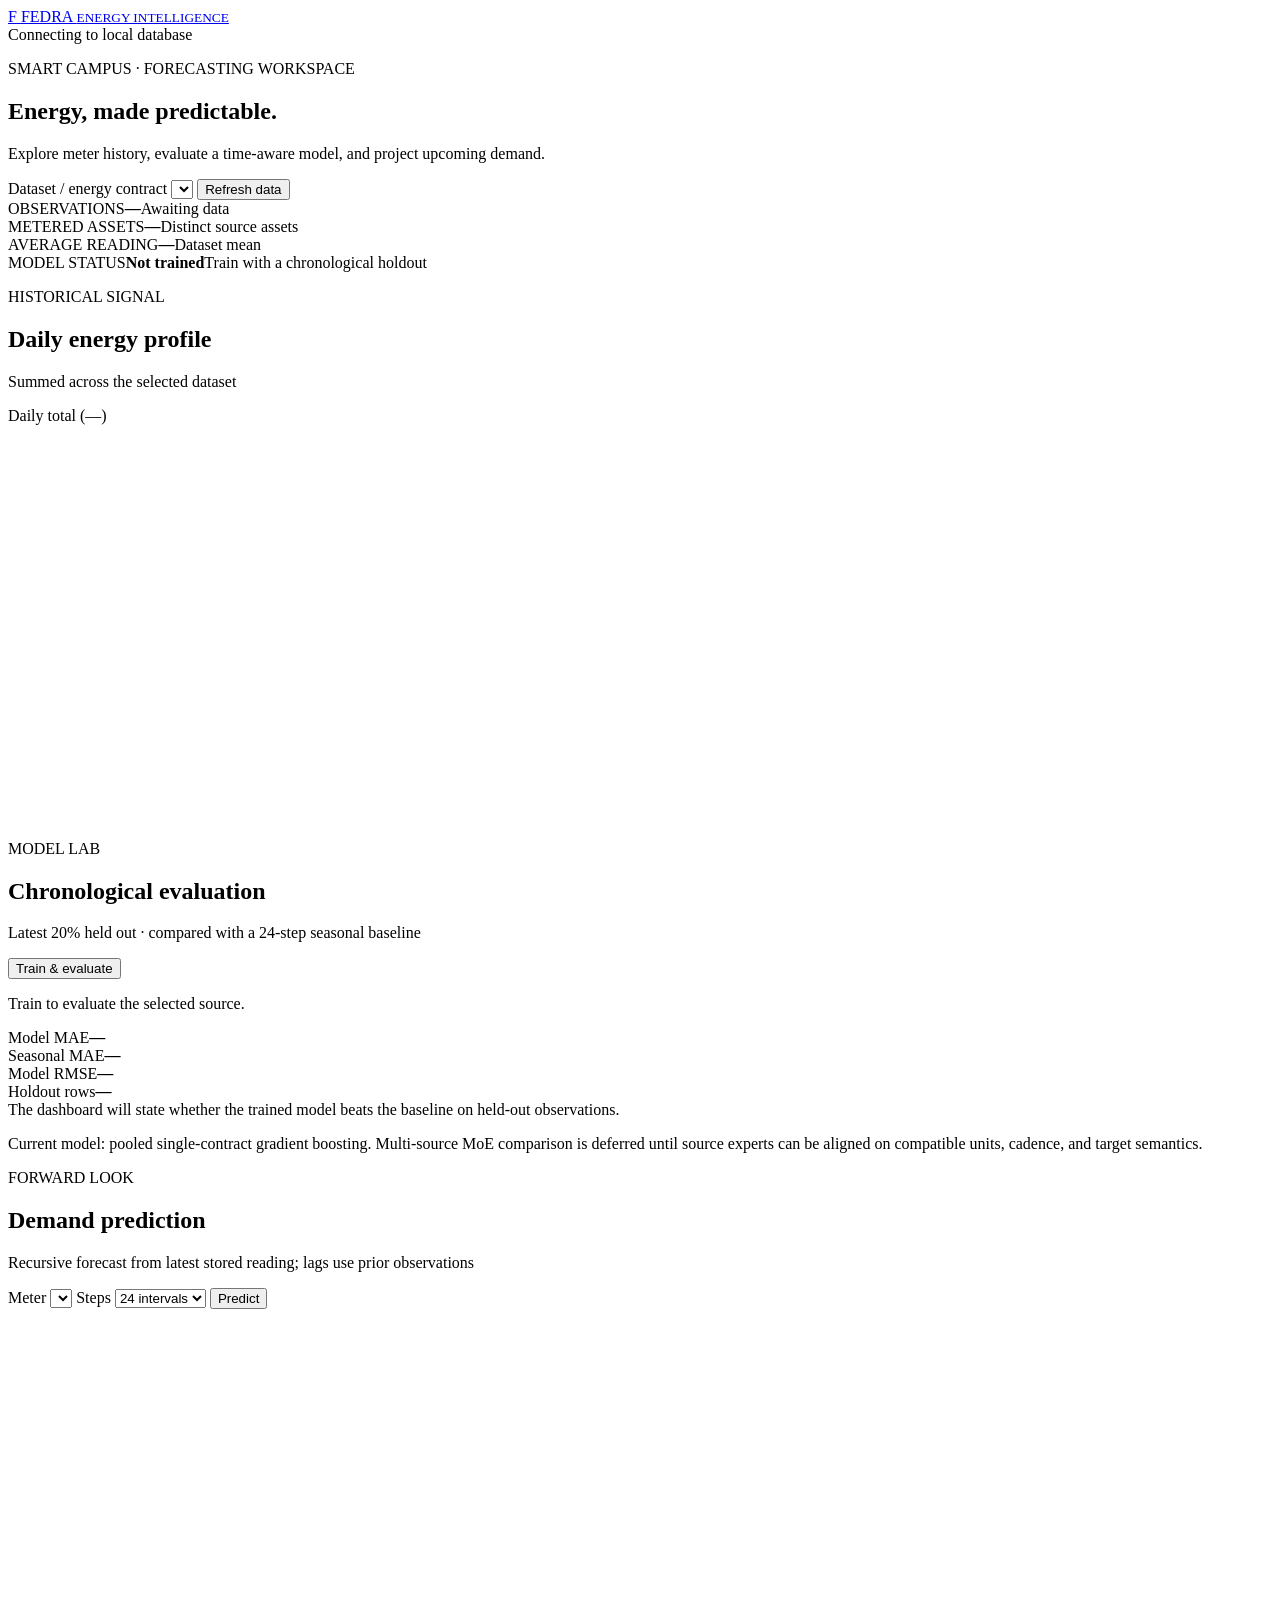
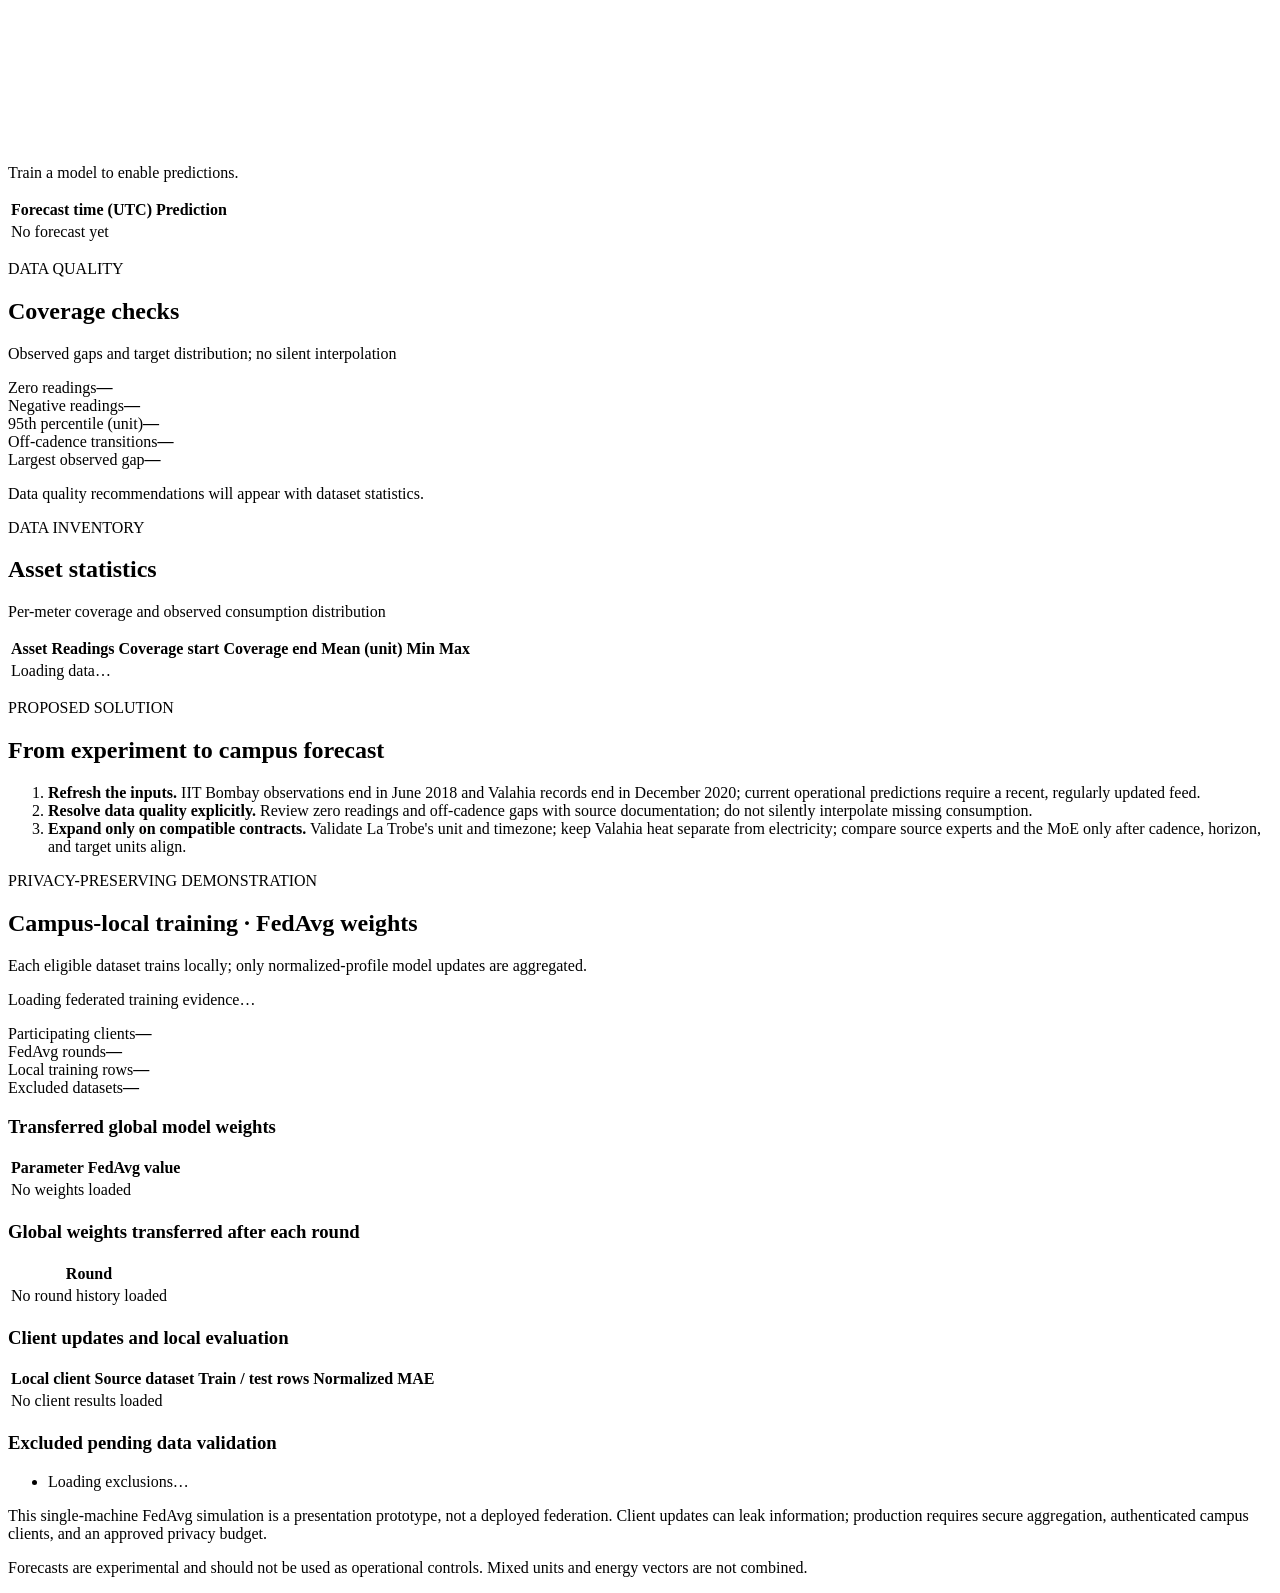
==== commit 072287e5: "Add campus-local FedAvg training demo Co-authored-by: Copilot <223556219+Copilot@users.noreply.githu" ====
--- a/src/frontend/index.html
+++ b/src/frontend/index.html
@@ -1,3 +1,151 @@
 <!doctype html>
-<html lang="en"><head><meta charset="utf-8"><meta name="viewport" content="width=device-width,initial-scale=1"><title>FEDRA Feature 1</title><link rel="stylesheet" href="styles.css"></head>
-<body><main><p class="eyebrow">CLOUD ENERGY PREDICTION</p><h1>FEDRA Feature 1</h1><p class="lead">Source-aware, leakage-safe forecasting for university energy data.</p><section><h2>Pipeline status</h2><dl><div><dt>Data</dt><dd>Canonical source ingestion</dd></div><div><dt>Storage</dt><dd>PostgreSQL cloud_project</dd></div><div><dt>Model</dt><dd>Gradient gate + EW reliability</dd></div></dl></section><button id="health">Check local API</button><p id="status" aria-live="polite">API not checked.</p></main><script src="app.js"></script></body></html>
+<html lang="en">
+<head>
+  <meta charset="utf-8">
+  <meta name="viewport" content="width=device-width, initial-scale=1">
+  <meta name="theme-color" content="#0b1220">
+  <title>FEDRA | Energy intelligence</title>
+  <link rel="stylesheet" href="/styles.css">
+</head>
+<body>
+  <header class="topbar">
+    <a class="brand" href="/" aria-label="FEDRA home">
+      <span class="brand-mark">F</span>
+      <span>FEDRA <small>ENERGY INTELLIGENCE</small></span>
+    </a>
+    <div class="connection"><span class="pulse"></span><span id="connection-label">Connecting to local database</span></div>
+  </header>
+  <main>
+    <section class="hero">
+      <div>
+        <p class="eyebrow">SMART CAMPUS · FORECASTING WORKSPACE</p>
+        <h1>Energy, made <span>predictable.</span></h1>
+        <p class="hero-copy">Explore meter history, evaluate a time-aware model, and project upcoming demand.</p>
+      </div>
+      <div class="hero-controls">
+        <label for="source-select">Dataset / energy contract</label>
+        <select id="source-select" aria-label="Dataset and energy contract"></select>
+        <button id="refresh-button" class="button button-quiet" type="button">Refresh data</button>
+      </div>
+    </section>
+
+    <section class="stats-grid" aria-label="Dataset statistics">
+      <article class="stat-card"><span class="stat-label">OBSERVATIONS</span><strong id="stat-observations">—</strong><span class="stat-note" id="stat-date-range">Awaiting data</span></article>
+      <article class="stat-card"><span class="stat-label">METERED ASSETS</span><strong id="stat-assets">—</strong><span class="stat-note">Distinct source assets</span></article>
+      <article class="stat-card"><span class="stat-label">AVERAGE READING</span><strong id="stat-average">—</strong><span class="stat-note" id="stat-unit">Dataset mean</span></article>
+      <article class="stat-card"><span class="stat-label">MODEL STATUS</span><strong id="stat-model" class="status-text">Not trained</strong><span class="stat-note" id="stat-model-note">Train with a chronological holdout</span></article>
+    </section>
+
+    <section class="panel chart-panel">
+      <div class="panel-heading">
+        <div><p class="eyebrow">HISTORICAL SIGNAL</p><h2>Daily energy profile</h2><p class="subheading" id="daily-caption">Summed across the selected dataset</p></div>
+        <span class="chart-legend"><i class="legend-dot actual-dot"></i> Daily total (<span id="chart-unit">—</span>)</span>
+      </div>
+      <div class="chart-wrap"><svg id="history-chart" role="img" aria-label="Daily energy history chart" viewBox="0 0 960 300" preserveAspectRatio="none"></svg></div>
+    </section>
+
+    <section class="work-grid">
+      <article class="panel model-panel">
+        <div class="panel-heading">
+          <div><p class="eyebrow">MODEL LAB</p><h2>Chronological evaluation</h2><p class="subheading">Latest 20% held out · compared with a 24-step seasonal baseline</p></div>
+          <button id="train-button" class="button button-primary" type="button">Train &amp; evaluate</button>
+        </div>
+        <p id="model-message" class="inline-message" aria-live="polite">Train to evaluate the selected source.</p>
+        <div class="metrics-grid" id="metrics-grid">
+          <div class="metric"><span>Model MAE</span><strong id="metric-mae">—</strong></div>
+          <div class="metric"><span>Seasonal MAE</span><strong id="metric-baseline">—</strong></div>
+          <div class="metric"><span>Model RMSE</span><strong id="metric-rmse">—</strong></div>
+          <div class="metric"><span>Holdout rows</span><strong id="metric-test-count">—</strong></div>
+        </div>
+        <div id="analysis-callout" class="analysis-callout">The dashboard will state whether the trained model beats the baseline on held-out observations.</div>
+        <p class="footnote">Current model: pooled single-contract gradient boosting. Multi-source MoE comparison is deferred until source experts can be aligned on compatible units, cadence, and target semantics.</p>
+      </article>
+
+      <article class="panel forecast-panel">
+        <div class="panel-heading">
+          <div><p class="eyebrow">FORWARD LOOK</p><h2>Demand prediction</h2><p class="subheading">Recursive forecast from latest stored reading; lags use prior observations</p></div>
+        </div>
+        <div class="forecast-controls">
+          <label>Meter <select id="asset-select" aria-label="Meter asset"></select></label>
+          <label>Steps <select id="horizon-select" aria-label="Forecast intervals">
+            <option value="6">6 intervals</option><option value="12">12 intervals</option>
+            <option value="24" selected>24 intervals</option><option value="48">48 intervals</option>
+          </select></label>
+          <button id="forecast-button" class="button button-quiet" type="button">Predict</button>
+        </div>
+        <div class="chart-wrap forecast-chart-wrap"><svg id="forecast-chart" role="img" aria-label="Future energy prediction chart" viewBox="0 0 640 220" preserveAspectRatio="none"></svg></div>
+        <p id="forecast-message" class="inline-message" aria-live="polite">Train a model to enable predictions.</p>
+        <div class="table-wrap compact-table-wrap">
+          <table><thead><tr><th>Forecast time (UTC)</th><th>Prediction</th></tr></thead><tbody id="forecast-rows"><tr><td colspan="2" class="empty-cell">No forecast yet</td></tr></tbody></table>
+        </div>
+      </article>
+    </section>
+
+    <section class="panel quality-panel">
+      <div class="panel-heading">
+        <div><p class="eyebrow">DATA QUALITY</p><h2>Coverage checks</h2><p class="subheading">Observed gaps and target distribution; no silent interpolation</p></div>
+      </div>
+      <div class="quality-grid">
+        <div class="metric"><span>Zero readings</span><strong id="quality-zeros">—</strong></div>
+        <div class="metric"><span>Negative readings</span><strong id="quality-negatives">—</strong></div>
+        <div class="metric"><span>95th percentile (<span class="unit-label">unit</span>)</span><strong id="quality-p95">—</strong></div>
+        <div class="metric"><span>Off-cadence transitions</span><strong id="quality-gaps">—</strong></div>
+        <div class="metric"><span>Largest observed gap</span><strong id="quality-largest-gap">—</strong></div>
+      </div>
+      <p id="quality-recommendation" class="analysis-callout">Data quality recommendations will appear with dataset statistics.</p>
+    </section>
+
+    <section class="panel table-panel">
+      <div class="panel-heading">
+        <div><p class="eyebrow">DATA INVENTORY</p><h2>Asset statistics</h2><p class="subheading">Per-meter coverage and observed consumption distribution</p></div>
+        <span class="table-count" id="asset-count-label"></span>
+      </div>
+      <div class="table-wrap">
+        <table>
+          <thead><tr><th>Asset</th><th>Readings</th><th>Coverage start</th><th>Coverage end</th><th>Mean (<span class="unit-label">unit</span>)</th><th>Min</th><th>Max</th></tr></thead>
+          <tbody id="asset-rows"><tr><td colspan="7" class="empty-cell">Loading data…</td></tr></tbody>
+        </table>
+      </div>
+    </section>
+    <section class="panel solution-panel">
+      <div class="panel-heading">
+        <div><p class="eyebrow">PROPOSED SOLUTION</p><h2>From experiment to campus forecast</h2></div>
+      </div>
+      <ol class="solution-list">
+        <li><strong>Refresh the inputs.</strong> IIT Bombay observations end in June 2018 and Valahia records end in December 2020; current operational predictions require a recent, regularly updated feed.</li>
+        <li><strong>Resolve data quality explicitly.</strong> Review zero readings and off-cadence gaps with source documentation; do not silently interpolate missing consumption.</li>
+        <li><strong>Expand only on compatible contracts.</strong> Validate La Trobe's unit and timezone; keep Valahia heat separate from electricity; compare source experts and the MoE only after cadence, horizon, and target units align.</li>
+      </ol>
+    </section>
+    <section class="panel federated-panel">
+      <div class="panel-heading">
+        <div><p class="eyebrow">PRIVACY-PRESERVING DEMONSTRATION</p><h2>Campus-local training · FedAvg weights</h2><p class="subheading">Each eligible dataset trains locally; only normalized-profile model updates are aggregated.</p></div>
+      </div>
+      <p id="federated-message" class="inline-message" aria-live="polite">Loading federated training evidence…</p>
+      <div class="metrics-grid federated-stats">
+        <div class="metric"><span>Participating clients</span><strong id="federated-client-count">—</strong></div>
+        <div class="metric"><span>FedAvg rounds</span><strong id="federated-round-count">—</strong></div>
+        <div class="metric"><span>Local training rows</span><strong id="federated-observation-count">—</strong></div>
+        <div class="metric"><span>Excluded datasets</span><strong id="federated-excluded-count">—</strong></div>
+      </div>
+      <h3 class="federated-subheading">Transferred global model weights</h3>
+      <div class="table-wrap">
+        <table><thead><tr><th>Parameter</th><th>FedAvg value</th></tr></thead><tbody id="federated-weight-rows"><tr><td colspan="2" class="empty-cell">No weights loaded</td></tr></tbody></table>
+      </div>
+      <h3 class="federated-subheading">Global weights transferred after each round</h3>
+      <div class="table-wrap">
+        <table><thead id="federated-round-header"><tr><th>Round</th></tr></thead><tbody id="federated-round-rows"><tr><td class="empty-cell">No round history loaded</td></tr></tbody></table>
+      </div>
+      <h3 class="federated-subheading">Client updates and local evaluation</h3>
+      <div class="table-wrap federated-client-table">
+        <table><thead><tr><th>Local client</th><th>Source dataset</th><th>Train / test rows</th><th>Normalized MAE</th></tr></thead><tbody id="federated-client-rows"><tr><td colspan="4" class="empty-cell">No client results loaded</td></tr></tbody></table>
+      </div>
+      <h3 class="federated-subheading">Excluded pending data validation</h3>
+      <ul id="federated-exclusions" class="federated-exclusions"><li>Loading exclusions…</li></ul>
+      <p class="footnote">This single-machine FedAvg simulation is a presentation prototype, not a deployed federation. Client updates can leak information; production requires secure aggregation, authenticated campus clients, and an approved privacy budget.</p>
+    </section>
+    <p class="footnote">Forecasts are experimental and should not be used as operational controls. Mixed units and energy vectors are not combined.</p>
+  </main>
+  <script src="/app.js" defer></script>
+</body>
+</html>
